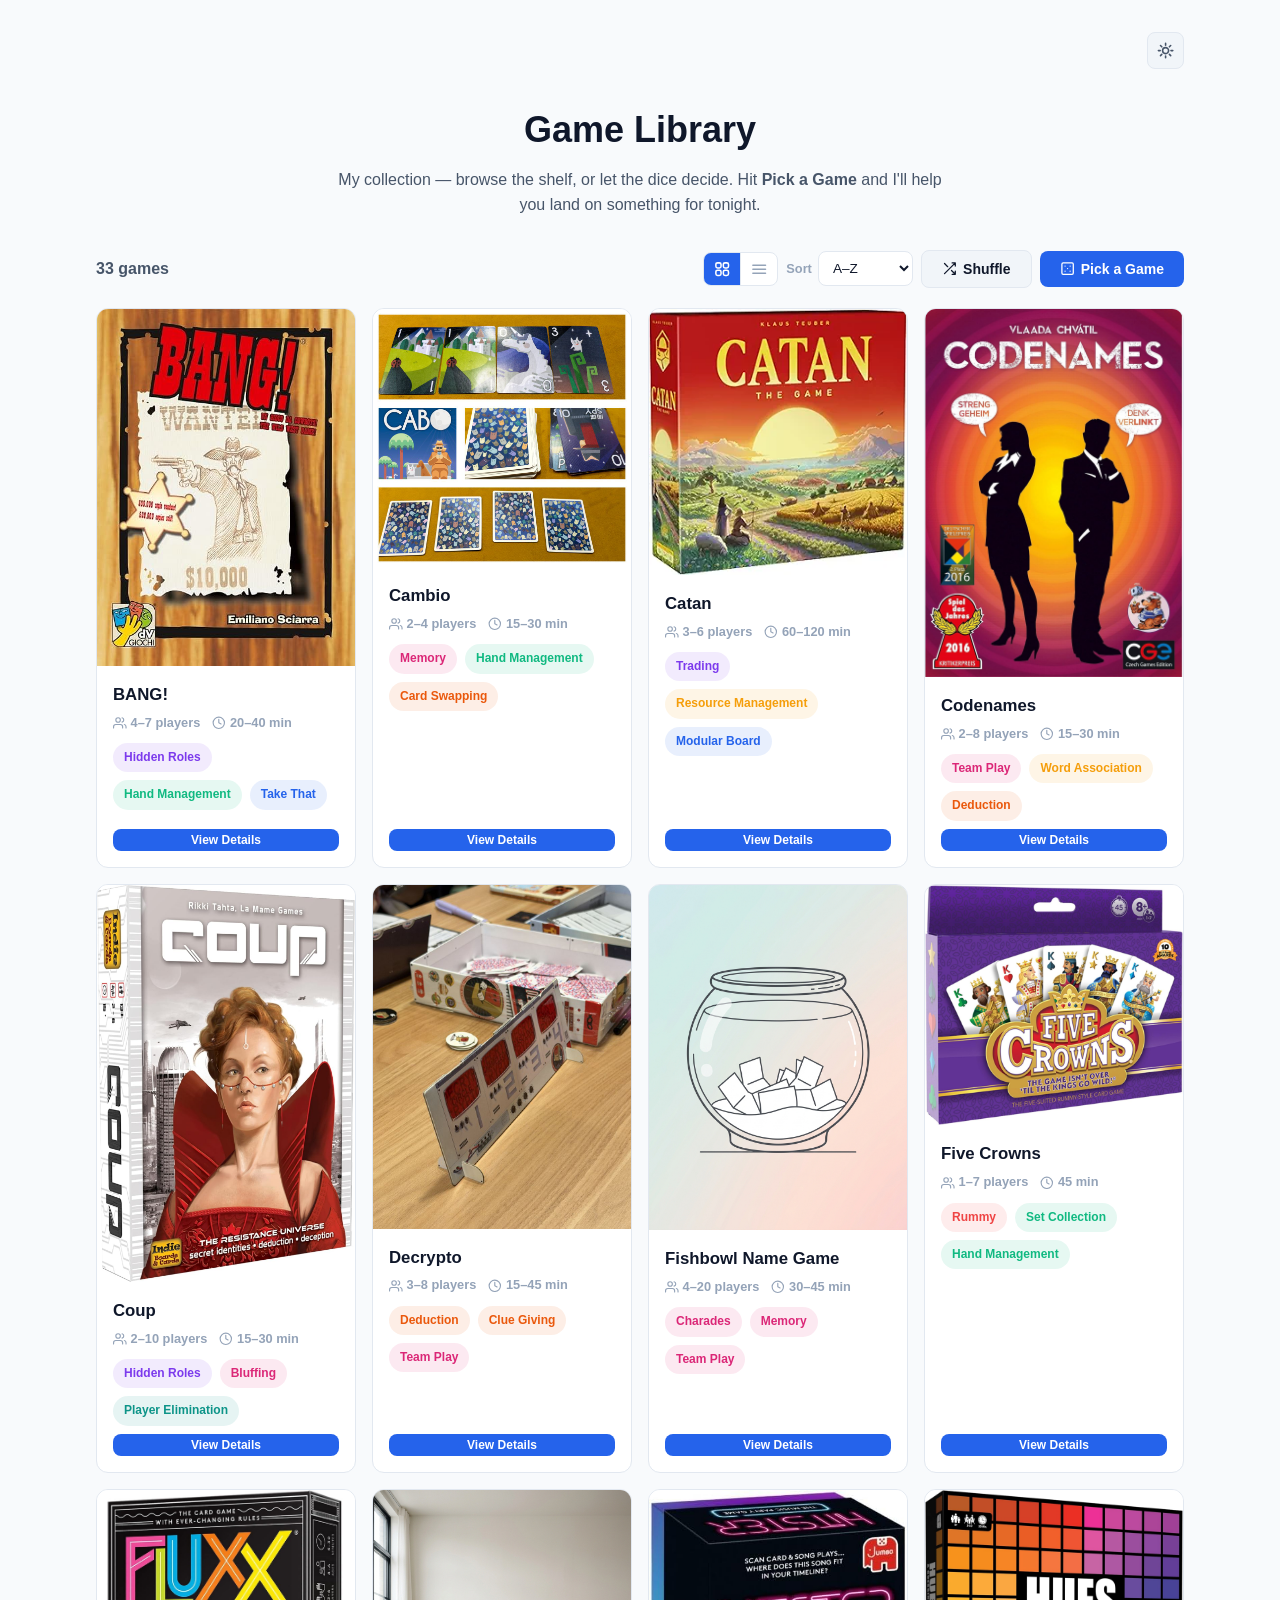
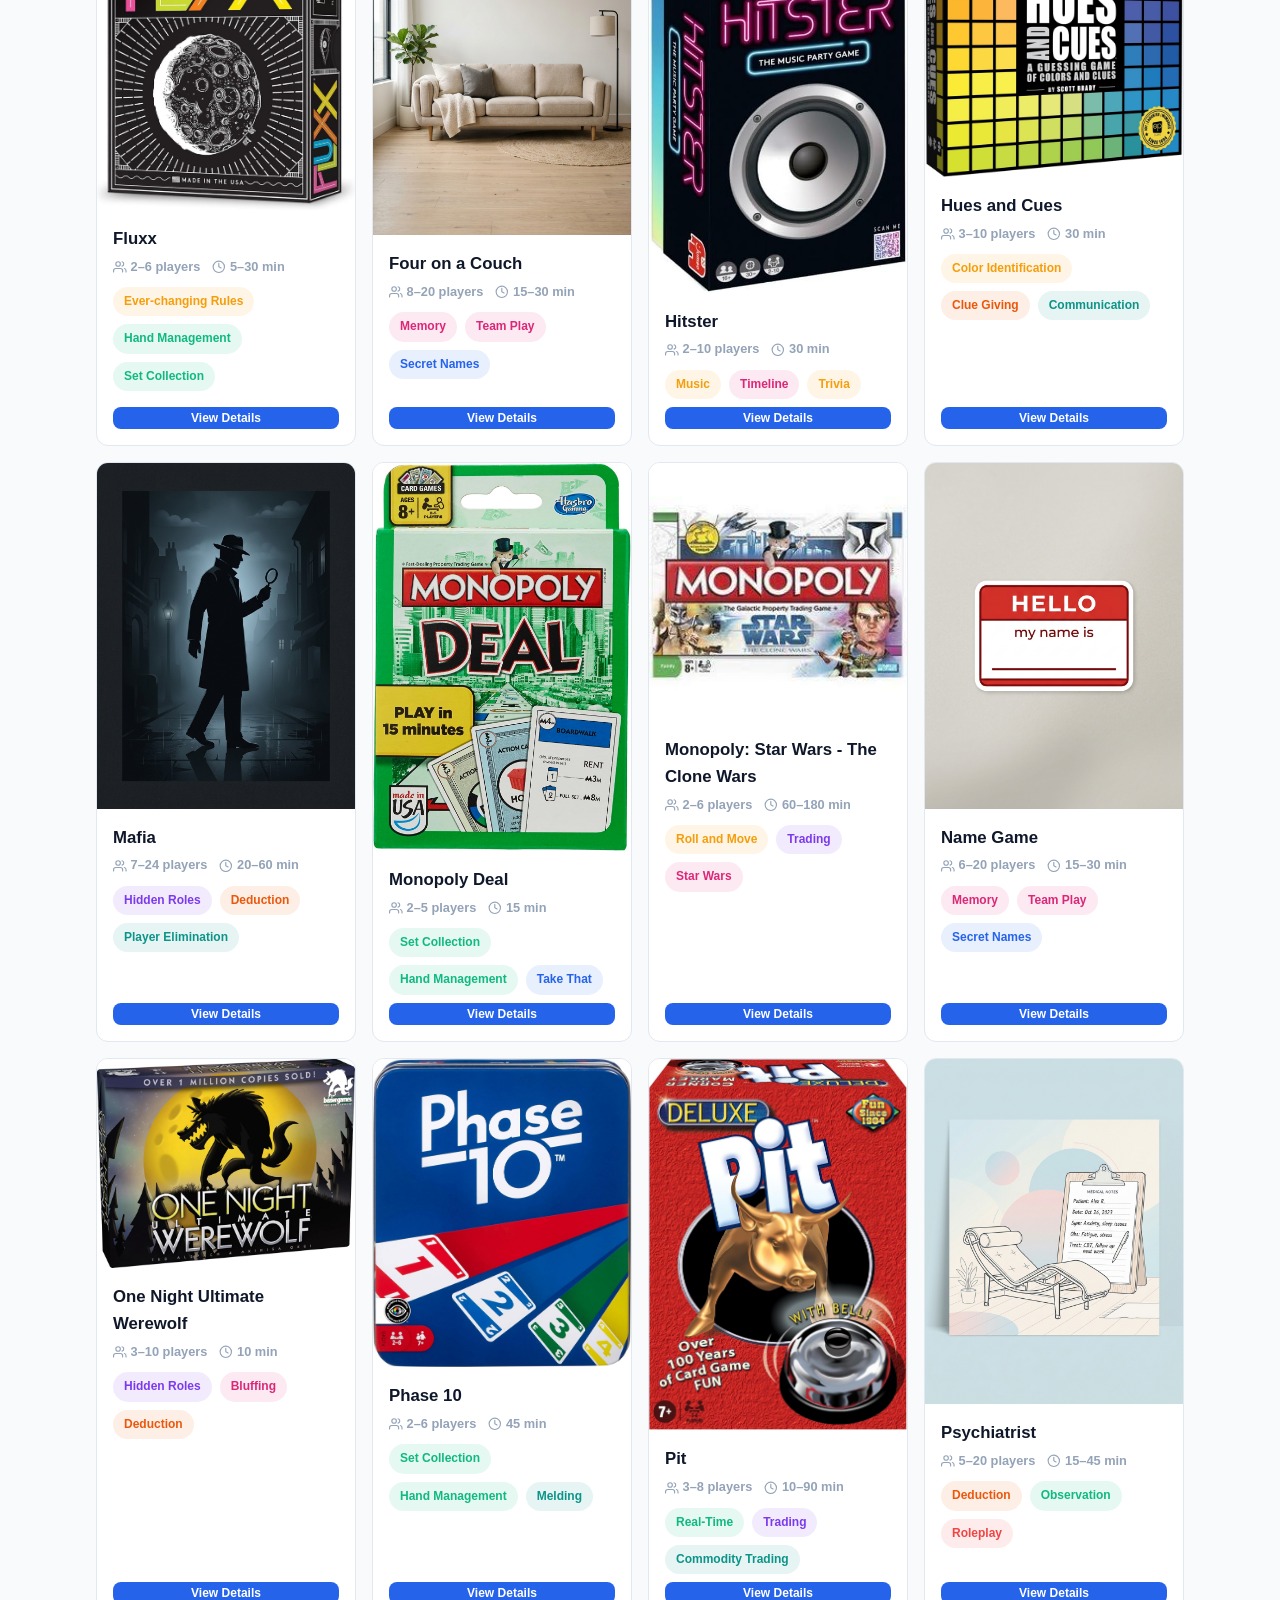
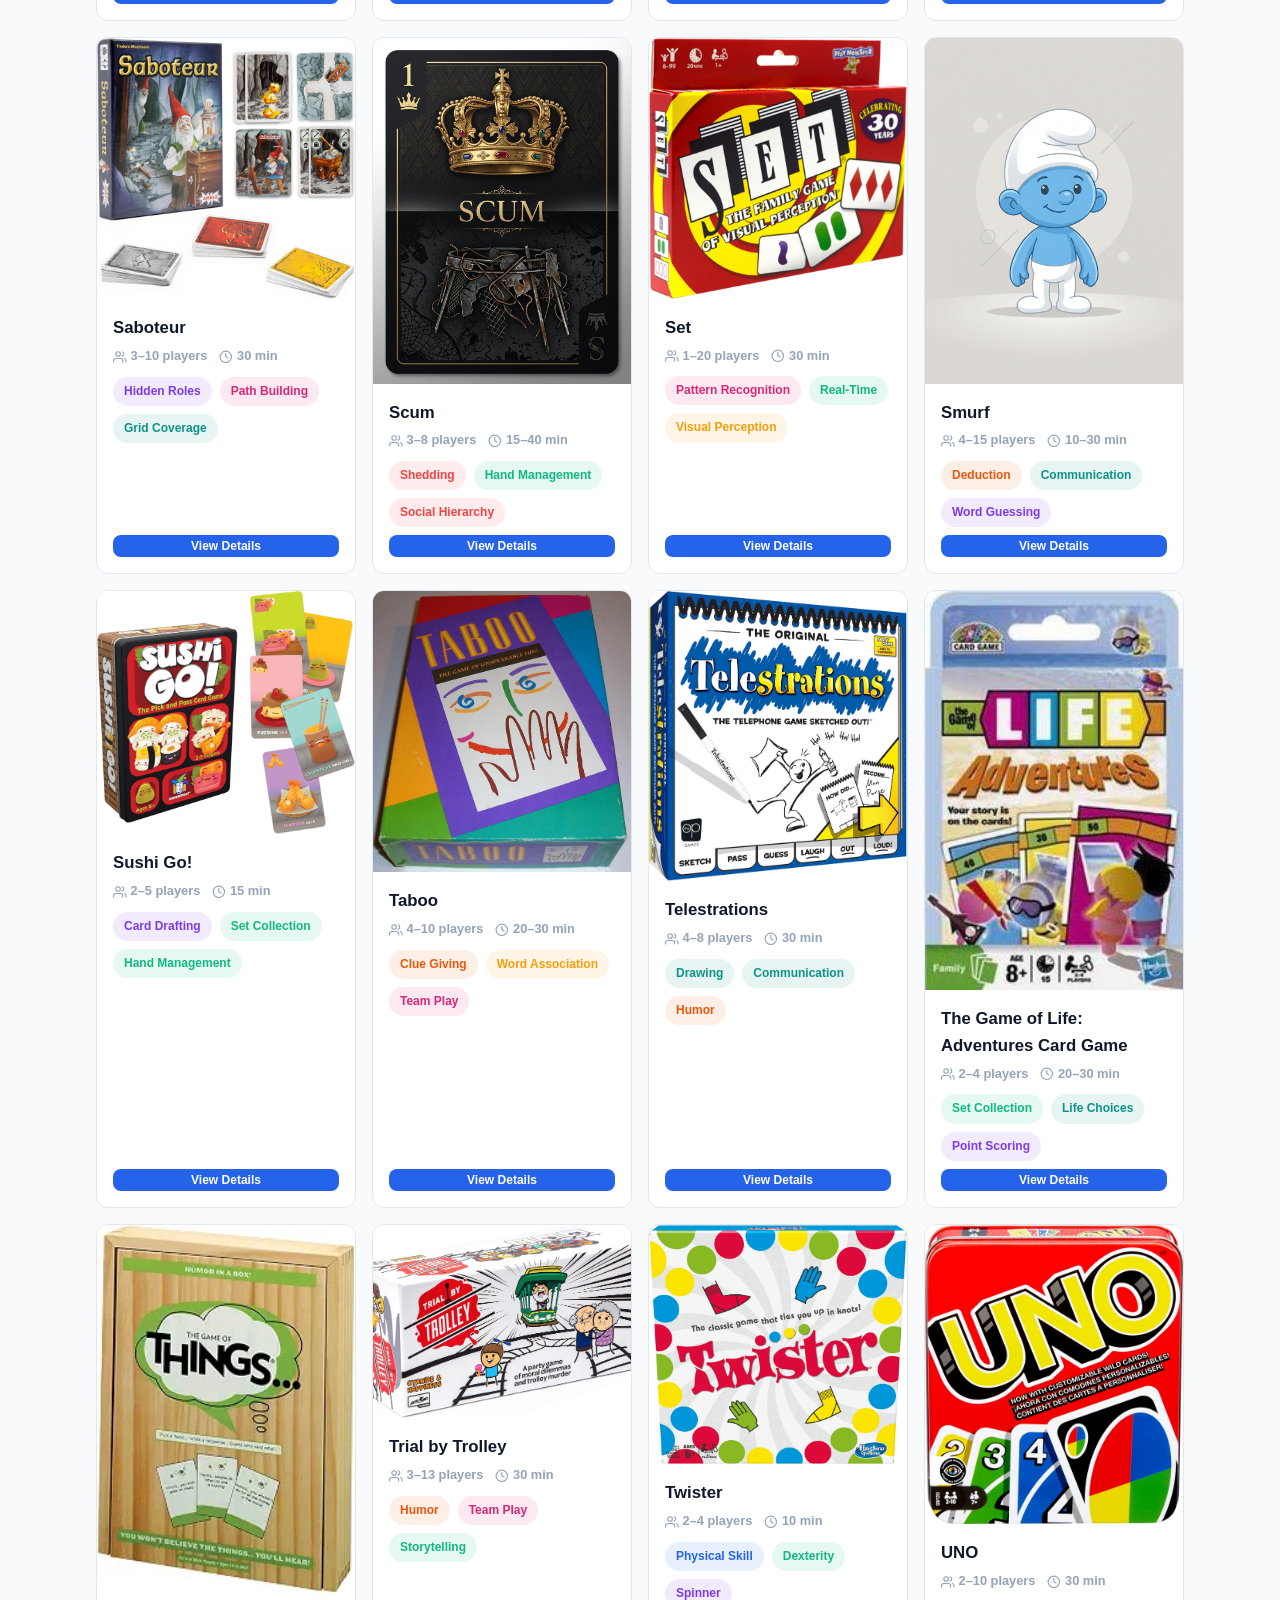
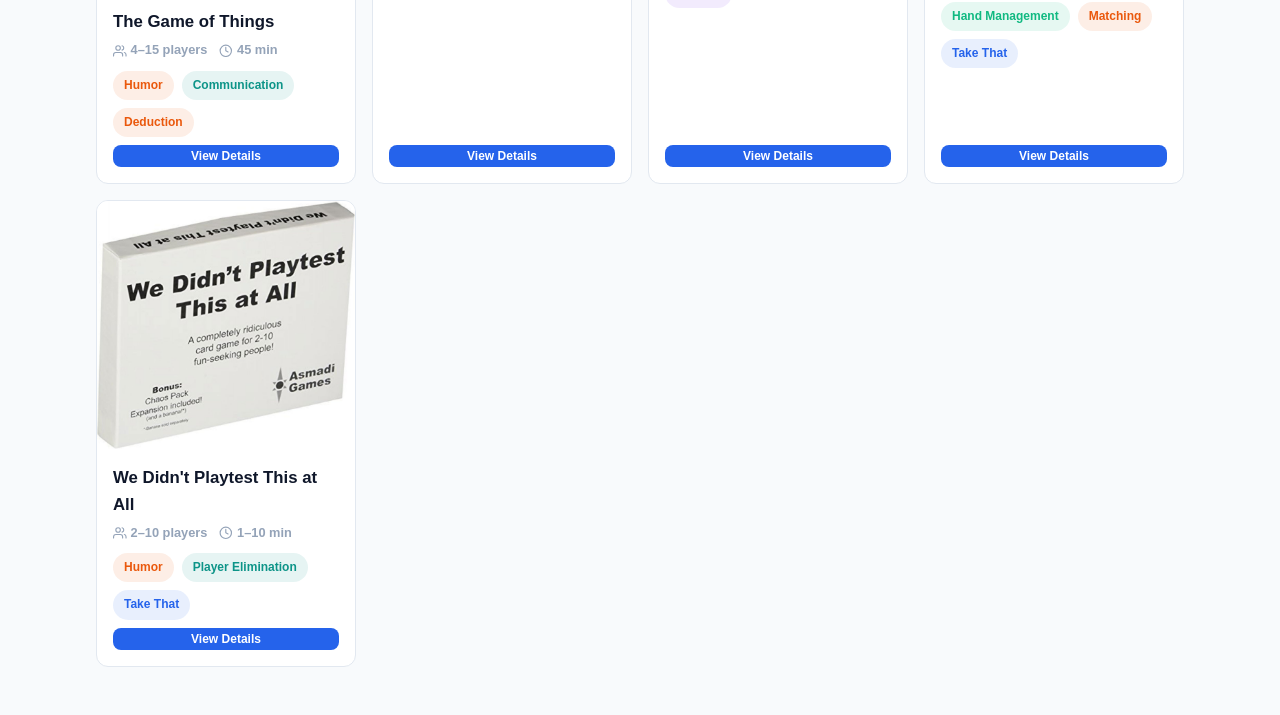
==== tyler.moessing/games/index.html @ 685ce050 "feat: show descriptions/categories in grid view, rename to Game Library, and merge game-library/ fol" ====
<!DOCTYPE html>
<html lang="en">

<head>
    <meta charset="UTF-8">
    <meta name="viewport" content="width=device-width, initial-scale=1.0">
    <title>Game Library - Tyler Moessing</title>
    <link rel="icon" type="image/svg+xml" href="../assets/logo.svg" />
    <link rel="stylesheet" href="css/games.css">
    <script type="module" src="js/games-main.js"></script>
</head>

<body>
    <div class="library-page">
        <header class="library-header" style="justify-content: flex-end;">
            <button id="theme-toggle" class="theme-toggle-btn" aria-label="Toggle theme">
                <svg class="sun-icon icon icon-stroke" viewBox="0 0 24 24" xmlns="http://www.w3.org/2000/svg"><path d="M12 3v2.25m6.364.386-1.591 1.591M21 12h-2.25m-.386 6.364-1.591-1.591M12 18.75V21m-4.773-4.227-1.591 1.591M5.25 12H3m4.227-4.773L5.636 5.636M15.75 12a3.75 3.75 0 1 1-7.5 0 3.75 3.75 0 0 1 7.5 0Z" /></svg>
                <svg class="moon-icon icon icon-stroke" viewBox="0 0 24 24" xmlns="http://www.w3.org/2000/svg" style="display: none;"><path d="M21.752 15.002A9.718 9.718 0 0 1 18 15.75c-5.385 0-9.75-4.365-9.75-9.75 0-1.33.266-2.597.748-3.752A9.753 9.753 0 0 0 3 11.25C3 16.635 7.365 21 12.75 21a9.753 9.753 0 0 0 9.002-5.998Z" /></svg>
            </button>
        </header>

        <div class="library-hero">
            <h1>Game Library</h1>
            <p>My collection — browse the shelf, or let the dice decide. Hit <strong>Pick a Game</strong> and I'll help you land on something for tonight.</p>
        </div>

        <div class="library-toolbar">
            <span id="games-count" class="games-count"></span>
            <div class="toolbar-controls">
                <div class="view-toggle" role="group" aria-label="View mode">
                    <button type="button" id="view-grid" class="view-btn active" aria-label="Grid view" title="Grid view" aria-pressed="true">
                        <svg class="icon icon-stroke" viewBox="0 0 24 24" xmlns="http://www.w3.org/2000/svg"><path d="M3.75 6A2.25 2.25 0 0 1 6 3.75h2.25A2.25 2.25 0 0 1 10.5 6v2.25a2.25 2.25 0 0 1-2.25 2.25H6a2.25 2.25 0 0 1-2.25-2.25V6ZM3.75 15.75A2.25 2.25 0 0 1 6 13.5h2.25a2.25 2.25 0 0 1 2.25 2.25V18a2.25 2.25 0 0 1-2.25 2.25H6A2.25 2.25 0 0 1 3.75 18v-2.25ZM13.5 6a2.25 2.25 0 0 1 2.25-2.25H18A2.25 2.25 0 0 1 20.25 6v2.25A2.25 2.25 0 0 1 18 10.5h-2.25a2.25 2.25 0 0 1-2.25-2.25V6ZM13.5 15.75a2.25 2.25 0 0 1 2.25-2.25H18a2.25 2.25 0 0 1 2.25 2.25V18A2.25 2.25 0 0 1 18 20.25h-2.25A2.25 2.25 0 0 1 13.5 18v-2.25Z" /></svg>
                    </button>
                    <button type="button" id="view-list" class="view-btn" aria-label="List view" title="List view" aria-pressed="false">
                        <svg class="icon icon-stroke" viewBox="0 0 24 24" xmlns="http://www.w3.org/2000/svg"><path d="M3.75 6.75h16.5M3.75 12h16.5m-16.5 5.25h16.5" /></svg>
                    </button>
                </div>
                <label>Sort
                    <select id="library-sort">
                        <option value="alpha">A–Z</option>
                        <option value="playtime">Playtime</option>
                        <option value="players">Players</option>
                    </select>
                </label>
                <button type="button" id="library-shuffle" class="btn btn-secondary" style="gap: 6px;">
                    <svg class="icon icon-stroke" viewBox="0 0 24 24" fill="none" stroke="currentColor" stroke-width="2.5" stroke-linecap="round" stroke-linejoin="round" style="width:0.95rem; height:0.95rem;"><path d="M16 3h5v5M4 20L21 3M21 16v5h-5M15 15l6 6M4 4l5 5"/></svg>
                    Shuffle
                </button>
                <button type="button" id="pick-a-game-btn" class="btn btn-primary" style="gap: 6px;">
                    <svg class="icon icon-stroke" viewBox="0 0 24 24" fill="none" stroke="currentColor" stroke-width="2.5" stroke-linecap="round" stroke-linejoin="round" style="width:0.95rem; height:0.95rem;"><rect x="3" y="3" width="18" height="18" rx="2" ry="2"/><path d="M12 12h.01M16 8h.01M8 16h.01M8 8h.01M16 16h.01"/></svg>
                    Pick a Game
                </button>
            </div>
        </div>

        <div id="games-grid" class="games-grid"></div>
    </div>
</body>

</html>
---- tyler.moessing/games/css/games.css ----
/* Board game library styles.
   Inherit the site's tokens, buttons, cards, and dark mode, then add the
   grid / cards / modal / picker layers on top. */
@import "../../css/variables.css";
@import "../../css/base.css";
@import "../../css/cards.css";

/* ---------- page shell ---------- */
.library-page {
  max-width: 1120px;
  margin: 0 auto;
  padding: var(--spacing-2xl) var(--spacing-lg) var(--spacing-3xl);
}
.library-header {
  display: flex;
  justify-content: space-between;
  align-items: center;
  margin-bottom: var(--spacing-2xl);
}
.back-to-site { gap: 6px; }
.theme-toggle-btn {
  background: var(--bg-tertiary);
  border: 1px solid var(--border-color);
  border-radius: var(--radius-md);
  padding: 8px;
  cursor: pointer;
  color: var(--text-secondary);
  display: inline-flex;
  align-items: center;
  transition: all 0.2s ease;
}
.theme-toggle-btn:hover { border-color: var(--primary-blue); color: var(--primary-blue); }
.theme-toggle-btn .icon { width: 1.2rem; height: 1.2rem; }

.library-hero { text-align: center; margin-bottom: var(--spacing-2xl); }
.library-hero h1 { font-size: 2.25rem; font-weight: 800; color: var(--text-primary); margin-bottom: var(--spacing-sm); }
.library-hero p { color: var(--text-secondary); max-width: 620px; margin: 0 auto; }

.library-toolbar {
  display: flex;
  justify-content: space-between;
  align-items: center;
  gap: var(--spacing-md);
  flex-wrap: wrap;
  margin-bottom: var(--spacing-xl);
}
.games-count { font-weight: 700; color: var(--text-secondary); }
.toolbar-controls { display: flex; gap: var(--spacing-sm); align-items: center; flex-wrap: wrap; }
.toolbar-controls label,
.picker-match-controls label {
  font-size: 0.8rem;
  color: var(--text-muted);
  font-weight: 600;
  display: flex;
  align-items: center;
  gap: 6px;
}
#library-sort,
#picker-match-sort {
  padding: 8px 10px;
  border: 1px solid var(--border-color);
  border-radius: var(--radius-md);
  background: var(--card-bg);
  color: var(--text-primary);
  font-size: 0.85rem;
  cursor: pointer;
}

/* ---------- view toggle ---------- */
.view-toggle {
  display: inline-flex;
  border: 1px solid var(--border-color);
  border-radius: var(--radius-md);
  overflow: hidden;
  background: var(--card-bg);
}
.view-btn {
  display: inline-flex;
  align-items: center;
  justify-content: center;
  padding: 7px 9px;
  background: transparent;
  border: none;
  cursor: pointer;
  color: var(--text-muted);
  transition: all 0.2s ease;
}
.view-btn:not(:last-child) { border-right: 1px solid var(--border-color); }
.view-btn:hover { color: var(--primary-blue); }
.view-btn.active { background: var(--primary-blue); color: #fff; }
.view-btn .icon { width: 1.15rem; height: 1.15rem; }

/* ---------- grid + game card ---------- */
.games-grid {
  display: grid;
  grid-template-columns: repeat(auto-fit, minmax(min(100%, 240px), 1fr));
  gap: var(--spacing-lg);
}

/* Card default styling for desc & categories */
.game-card-desc { display: none; }
.game-card-categories { display: none; }
.game-card-main-info { display: flex; flex-direction: column; gap: var(--spacing-xs); }

/* list view: one card per row, cover left, body right */
.games-grid.list-view {
  display: flex;
  flex-direction: column;
  gap: var(--spacing-md);
}
.games-grid.list-view .game-card {
  flex-direction: row;
  align-items: stretch;
}
.games-grid.list-view .game-cover-wrap {
  flex: 0 0 140px;
  aspect-ratio: auto;
}
.games-grid.list-view .game-card-body {
  display: flex;
  flex-direction: row;
  align-items: center;
  flex-wrap: wrap;
  gap: var(--spacing-lg);
  padding: var(--spacing-md) var(--spacing-xl);
  flex: 1;
}
.games-grid.list-view .game-card-main-info {
  flex: 1.2 1 180px;
}
.games-grid.list-view .game-card-desc {
  display: -webkit-box;
  -webkit-line-clamp: 2;
  -webkit-box-orient: vertical;
  overflow: hidden;
  flex: 2 1 280px;
  font-size: 0.88rem;
  color: var(--text-secondary);
  line-height: 1.45;
  margin: 0;
}
.games-grid.list-view .game-card-details-section {
  flex: 1.5 1 220px;
  display: flex;
  flex-direction: column;
  gap: var(--spacing-xs);
}
.games-grid.list-view .game-card-categories {
  display: flex;
  flex-wrap: wrap;
  gap: var(--spacing-xs);
}
.games-grid.list-view .game-card-categories .category-tag {
  background: var(--bg-tertiary);
  color: var(--primary-blue);
  border: 1px solid var(--border-color);
  font-weight: 700;
  font-size: 0.78rem;
}
.games-grid.list-view .game-card-tags {
  margin-top: 0;
}
.games-grid.list-view .game-view-btn {
  margin-top: 0;
  flex: 0 0 auto;
}
@media (max-width: 800px) {
  .games-grid.list-view .game-card-body {
    flex-direction: column;
    align-items: flex-start;
    gap: var(--spacing-sm);
  }
  .games-grid.list-view .game-card-desc {
    display: block;
    -webkit-line-clamp: unset;
    flex: none;
    width: 100%;
  }
  .games-grid.list-view .game-card-main-info,
  .games-grid.list-view .game-card-details-section {
    flex: none;
    width: 100%;
  }
}
@media (max-width: 560px) {
  .games-grid.list-view .game-cover-wrap { flex-basis: 80px; }
  .games-grid.list-view .game-card-body { padding: var(--spacing-sm) var(--spacing-md); }
}
.game-card {
  background: var(--card-bg);
  border: 1px solid var(--border-color);
  border-radius: var(--radius-lg);
  overflow: hidden;
  display: flex;
  flex-direction: column;
  cursor: pointer;
  transition: transform 0.25s ease, box-shadow 0.25s ease, border-color 0.25s ease;
  margin: 0;
}
.game-card:hover {
  border-color: var(--primary-blue-light);
  box-shadow: var(--shadow-lg);
  transform: translateY(-4px);
}
.game-cover-wrap { position: relative; aspect-ratio: 4 / 3; background: var(--bg-tertiary); }
.game-cover { width: 100%; height: 100%; object-fit: cover; display: block; }
.game-card-body {
  padding: var(--spacing-lg);
  display: flex;
  flex-direction: column;
  gap: var(--spacing-sm);
  flex: 1;
}
.game-card-title { font-size: 1.05rem; font-weight: 700; color: var(--text-primary); }
.game-meta-row { display: flex; flex-wrap: wrap; gap: var(--spacing-md); }
.game-meta { font-size: 0.8rem; color: var(--text-muted); font-weight: 600; }
.game-card-tags { margin-top: 2px; }
.game-view-btn { margin-top: auto; justify-content: center; }

/* ---------- complexity badge ---------- */
.complexity-badge {
  display: inline-flex;
  align-items: center;
  padding: 3px 10px;
  border-radius: var(--radius-full);
  font-size: 0.7rem;
  font-weight: 700;
  text-transform: uppercase;
  letter-spacing: 0.03em;
  color: #fff;
}
.complexity-badge.easy { background: var(--color-volunteer); }
.complexity-badge.medium { background: var(--color-leadership); }
.complexity-badge.heavy { background: var(--color-service); }
.game-cover-wrap .complexity-badge {
  position: absolute;
  top: 10px;
  right: 10px;
  box-shadow: var(--shadow-md);
}

/* ---------- modal layer ---------- */
/* ---------- modal layer ---------- */
.game-modal-overlay {
  position: fixed;
  inset: 0;
  background: rgba(0, 0, 0, 0.65);
  backdrop-filter: blur(8px);
  -webkit-backdrop-filter: blur(8px);
  display: flex;
  align-items: flex-start;
  justify-content: center;
  padding: 4vh 1rem;
  z-index: 9500;
  opacity: 0;
  transition: opacity 0.2s ease;
  overflow-y: auto;
}
.game-modal-overlay.open { opacity: 1; }
.details-overlay { z-index: 10000; }
.game-modal {
  background: var(--card-bg);
  border: 1px solid var(--border-color);
  border-radius: var(--radius-xl);
  max-width: 640px;
  width: 100%;
  max-height: 88vh;
  overflow-y: auto;
  position: relative;
  transform: scale(0.96);
  transition: transform 0.2s ease;
  box-shadow: var(--shadow-xl);
}
.game-modal-overlay.open .game-modal { transform: scale(1); }
.picker-modal {
  max-width: 860px;
  width: 95%;
  max-height: 92vh;
  box-shadow: 0 25px 50px -12px rgba(0, 0, 0, 0.45);
}

/* ---------- step wizard UI ---------- */
.picker-steps-header {
  display: flex;
  align-items: center;
  justify-content: space-between;
  margin-bottom: var(--spacing-xl);
  padding: var(--spacing-md) 0 var(--spacing-xl);
  border-bottom: 1px solid var(--border-color-light);
}
.step-indicator {
  display: flex;
  flex-direction: column;
  align-items: center;
  gap: var(--spacing-xs);
  flex: 1;
}
.step-num {
  width: 34px;
  height: 34px;
  border-radius: var(--radius-full);
  background: var(--bg-tertiary);
  color: var(--text-muted);
  display: flex;
  align-items: center;
  justify-content: center;
  font-weight: 800;
  font-size: 0.9rem;
  border: 2px solid var(--border-color);
  transition: all 0.3s cubic-bezier(0.4, 0, 0.2, 1);
}
.step-text {
  font-size: 0.8rem;
  font-weight: 700;
  color: var(--text-muted);
  transition: all 0.3s ease;
}
.step-line {
  height: 2px;
  background: var(--border-color);
  flex: 1.5;
  margin: 0 var(--spacing-xs);
  margin-top: -24px;
  transition: all 0.3s ease;
}
.step-indicator.active .step-num {
  background: var(--primary-blue);
  color: #fff;
  border-color: var(--primary-blue);
  box-shadow: 0 0 12px rgba(0, 102, 255, 0.35);
}
.step-indicator.active .step-text {
  color: var(--text-primary);
}
.step-indicator.completed .step-num {
  background: #10b981;
  color: #fff;
  border-color: #10b981;
}
.step-indicator.completed .step-text {
  color: var(--text-secondary);
}
.step-line.completed {
  background: #10b981;
}
.picker-step-card {
  background: var(--bg-secondary);
  border: 1px solid var(--border-color);
  border-radius: var(--radius-lg);
  padding: var(--spacing-xl);
  margin-bottom: var(--spacing-xl);
  transition: all 0.2s ease;
}
.game-modal-close {
  position: absolute;
  top: 12px;
  right: 12px;
  width: 34px;
  height: 34px;
  border-radius: var(--radius-full);
  border: 1px solid var(--border-color);
  background: var(--bg-tertiary);
  color: var(--text-secondary);
  font-size: 1rem;
  cursor: pointer;
  display: flex;
  align-items: center;
  justify-content: center;
  z-index: 2;
  transition: all 0.2s ease;
}
.game-modal-close:hover { background: var(--color-service); color: #fff; border-color: transparent; }
.game-modal-body { padding: var(--spacing-2xl); }

/* ---------- game details ---------- */
.game-details {
  display: flex;
  flex-direction: column;
  gap: var(--spacing-lg);
}
.game-details-cover-wrap {
  width: 100%;
  aspect-ratio: 16 / 9;
  border-radius: var(--radius-lg);
  overflow: hidden;
  background: var(--bg-tertiary);
}
@media (min-width: 641px) {
  .game-details {
    flex-direction: row;
    align-items: flex-start;
    gap: var(--spacing-xl);
  }
  .game-details-cover-wrap {
    flex: 0 0 200px;
    aspect-ratio: 3 / 4;
  }
  .game-details-info {
    flex: 1;
  }
}
.game-details-cover { width: 100%; height: 100%; object-fit: cover; display: block; }
.game-details-head {
  display: flex;
  align-items: center;
  gap: var(--spacing-md);
  flex-wrap: wrap;
  margin-bottom: var(--spacing-sm);
}
.game-details-title { font-size: 1.6rem; font-weight: 800; color: var(--text-primary); }
.game-details-desc { color: var(--text-secondary); margin: var(--spacing-md) 0 var(--spacing-lg); }
.game-details-links {
  display: flex;
  gap: var(--spacing-sm);
  margin: var(--spacing-md) 0 var(--spacing-lg);
  flex-wrap: wrap;
}
.game-details-links .btn {
  display: inline-flex;
  align-items: center;
  gap: 6px;
  text-decoration: none;
}
.game-details-section { margin-top: var(--spacing-lg); }
.game-details-section h4 {
  font-size: 0.75rem;
  text-transform: uppercase;
  letter-spacing: 0.05em;
  color: var(--text-muted);
  font-weight: 700;
  margin-bottom: var(--spacing-sm);
}

/* ---------- picker ---------- */
.picker-content { padding: var(--spacing-2xl); }
.picker-title { font-size: 1.6rem; font-weight: 800; color: var(--text-primary); }
.picker-sub { color: var(--text-muted); margin-bottom: var(--spacing-xl); }
.picker-section { margin-bottom: var(--spacing-xl); }
.picker-section-title {
  font-size: 0.8rem;
  text-transform: uppercase;
  letter-spacing: 0.05em;
  color: var(--text-muted);
  font-weight: 700;
  margin-bottom: var(--spacing-sm);
}
.pill-row { display: flex; flex-wrap: wrap; gap: 8px; }
.picker-pill {
  padding: 6px 14px;
  border-radius: var(--radius-full);
  border: 1px solid var(--border-color);
  background: var(--bg-tertiary);
  color: var(--text-secondary);
  font-size: 0.8rem;
  font-weight: 600;
  cursor: pointer;
  transition: all 0.15s ease;
}
.picker-pill:hover { border-color: var(--primary-blue); color: var(--primary-blue); }
.picker-pill.active {
  background: var(--primary-blue);
  color: #fff;
  border-color: var(--primary-blue);
}
.picker-inline {
  margin-top: var(--spacing-md);
  display: flex;
  align-items: center;
  gap: var(--spacing-md);
  flex-wrap: wrap;
}
.picker-inline label { font-size: 0.85rem; color: var(--text-secondary); font-weight: 600; display: flex; align-items: center; gap: 8px; }
.picker-unit { color: var(--text-muted); font-size: 0.85rem; }
.picker-number {
  width: 84px;
  padding: 6px 10px;
  border: 1px solid var(--border-color);
  border-radius: var(--radius-md);
  background: var(--bg-secondary);
  color: var(--text-primary);
  font-size: 0.85rem;
}
.picker-footer {
  display: flex;
  gap: var(--spacing-sm);
  justify-content: flex-end;
  align-items: center;
  flex-wrap: wrap;
  border-top: 1px solid var(--border-color-light);
  padding-top: var(--spacing-lg);
  margin-top: var(--spacing-xl);
  position: sticky;
  bottom: 0;
  background: var(--card-bg);
}
.picker-count { margin-right: auto; font-weight: 700; color: var(--primary-blue); }
.picker-footer .btn[disabled] { opacity: 0.45; cursor: not-allowed; pointer-events: none; }

/* reel */
.picker-reel-wrap { text-align: center; padding: var(--spacing-2xl) 0; }
.picker-reel {
  max-width: 320px;
  margin: 0 auto;
  border-radius: var(--radius-lg);
  overflow: hidden;
  border: 1px solid var(--border-color);
  background: var(--bg-tertiary);
  box-shadow: var(--shadow-lg);
}
.reel-cover { width: 100%; aspect-ratio: 4 / 3; object-fit: cover; display: block; }
.reel-title { padding: var(--spacing-md); font-weight: 700; color: var(--text-primary); }
.reel-caption { margin-top: var(--spacing-lg); color: var(--text-muted); font-weight: 600; }
.picker-reel.cycle { animation: card-cycle 0.18s ease; }

/* result */
.picker-result { text-align: center; }
.picker-result-cover {
  width: 100%;
  max-width: 360px;
  margin: 0 auto var(--spacing-md);
  border-radius: var(--radius-lg);
  aspect-ratio: 4 / 3;
  object-fit: cover;
  display: block;
  box-shadow: var(--shadow-lg);
}
.picker-result-title { font-size: 1.7rem; font-weight: 800; color: var(--text-primary); margin: var(--spacing-sm) 0; }
.picker-result-desc { color: var(--text-secondary); max-width: 480px; margin: 0 auto var(--spacing-lg); }
.picker-result-tags { justify-content: center; margin-bottom: var(--spacing-xl); }
.picker-note { color: var(--text-muted); font-style: italic; margin-bottom: var(--spacing-md); }
.picker-result-actions { display: flex; gap: var(--spacing-sm); justify-content: center; flex-wrap: wrap; }
.picker-result { animation: reveal-pop 0.5s cubic-bezier(0.2, 0.8, 0.3, 1.2); }

/* matching grid */
.picker-matching-head {
  display: flex;
  justify-content: space-between;
  align-items: center;
  flex-wrap: wrap;
  gap: var(--spacing-md);
  margin-bottom: var(--spacing-lg);
}
.picker-matching-head > div { display: flex; align-items: center; gap: var(--spacing-md); flex-wrap: wrap; }
.picker-match-count { font-weight: 700; color: var(--text-secondary); }
.picker-match-controls { display: flex; align-items: center; gap: var(--spacing-sm); flex-wrap: wrap; }
.picker-grid { grid-template-columns: repeat(auto-fit, minmax(min(100%, 200px), 1fr)); }

/* empty */
.picker-empty { text-align: center; padding: var(--spacing-2xl) 0; }
.picker-empty-emoji { font-size: 3rem; }
.picker-empty h3 { margin: var(--spacing-md) 0; color: var(--text-primary); }
.picker-empty p { color: var(--text-secondary); }
.picker-empty ul {
  list-style: none;
  margin: var(--spacing-lg) auto;
  max-width: 380px;
  text-align: left;
  display: flex;
  flex-direction: column;
  gap: 8px;
  color: var(--text-secondary);
}
.picker-empty li::before { content: "→ "; color: var(--primary-blue); font-weight: 700; }

/* confetti */
.confetti-piece {
  position: fixed;
  top: -5vh;
  width: 9px;
  height: 14px;
  border-radius: 2px;
  z-index: 10002;
  pointer-events: none;
  animation-name: confetti-fall;
  animation-timing-function: linear;
  animation-fill-mode: forwards;
}

/* ---------- keyframes ---------- */
@keyframes card-cycle {
  0% { opacity: 0.4; filter: blur(4px); transform: scale(0.96); }
  100% { opacity: 1; filter: blur(0); transform: scale(1); }
}
@keyframes reveal-pop {
  0% { opacity: 0; transform: scale(0.8) translateY(10px); }
  60% { transform: scale(1.03); }
  100% { opacity: 1; transform: scale(1) translateY(0); }
}
@keyframes confetti-fall {
  0% { transform: translateY(0) rotate(0deg); opacity: 1; }
  100% { transform: translateY(110vh) rotate(720deg); opacity: 0; }
}

/* ---------- responsive ---------- */
@media (max-width: 640px) {
  .library-hero h1 { font-size: 1.75rem; }
  .game-modal-body, .picker-content { padding: var(--spacing-lg); }
  .games-grid { grid-template-columns: 1fr; }
}

/* ---------- reduced motion ---------- */
@media (prefers-reduced-motion: reduce) {
  .picker-reel.cycle,
  .picker-result,
  .confetti-piece { animation: none !important; }
  .game-card { transition: none; }
}
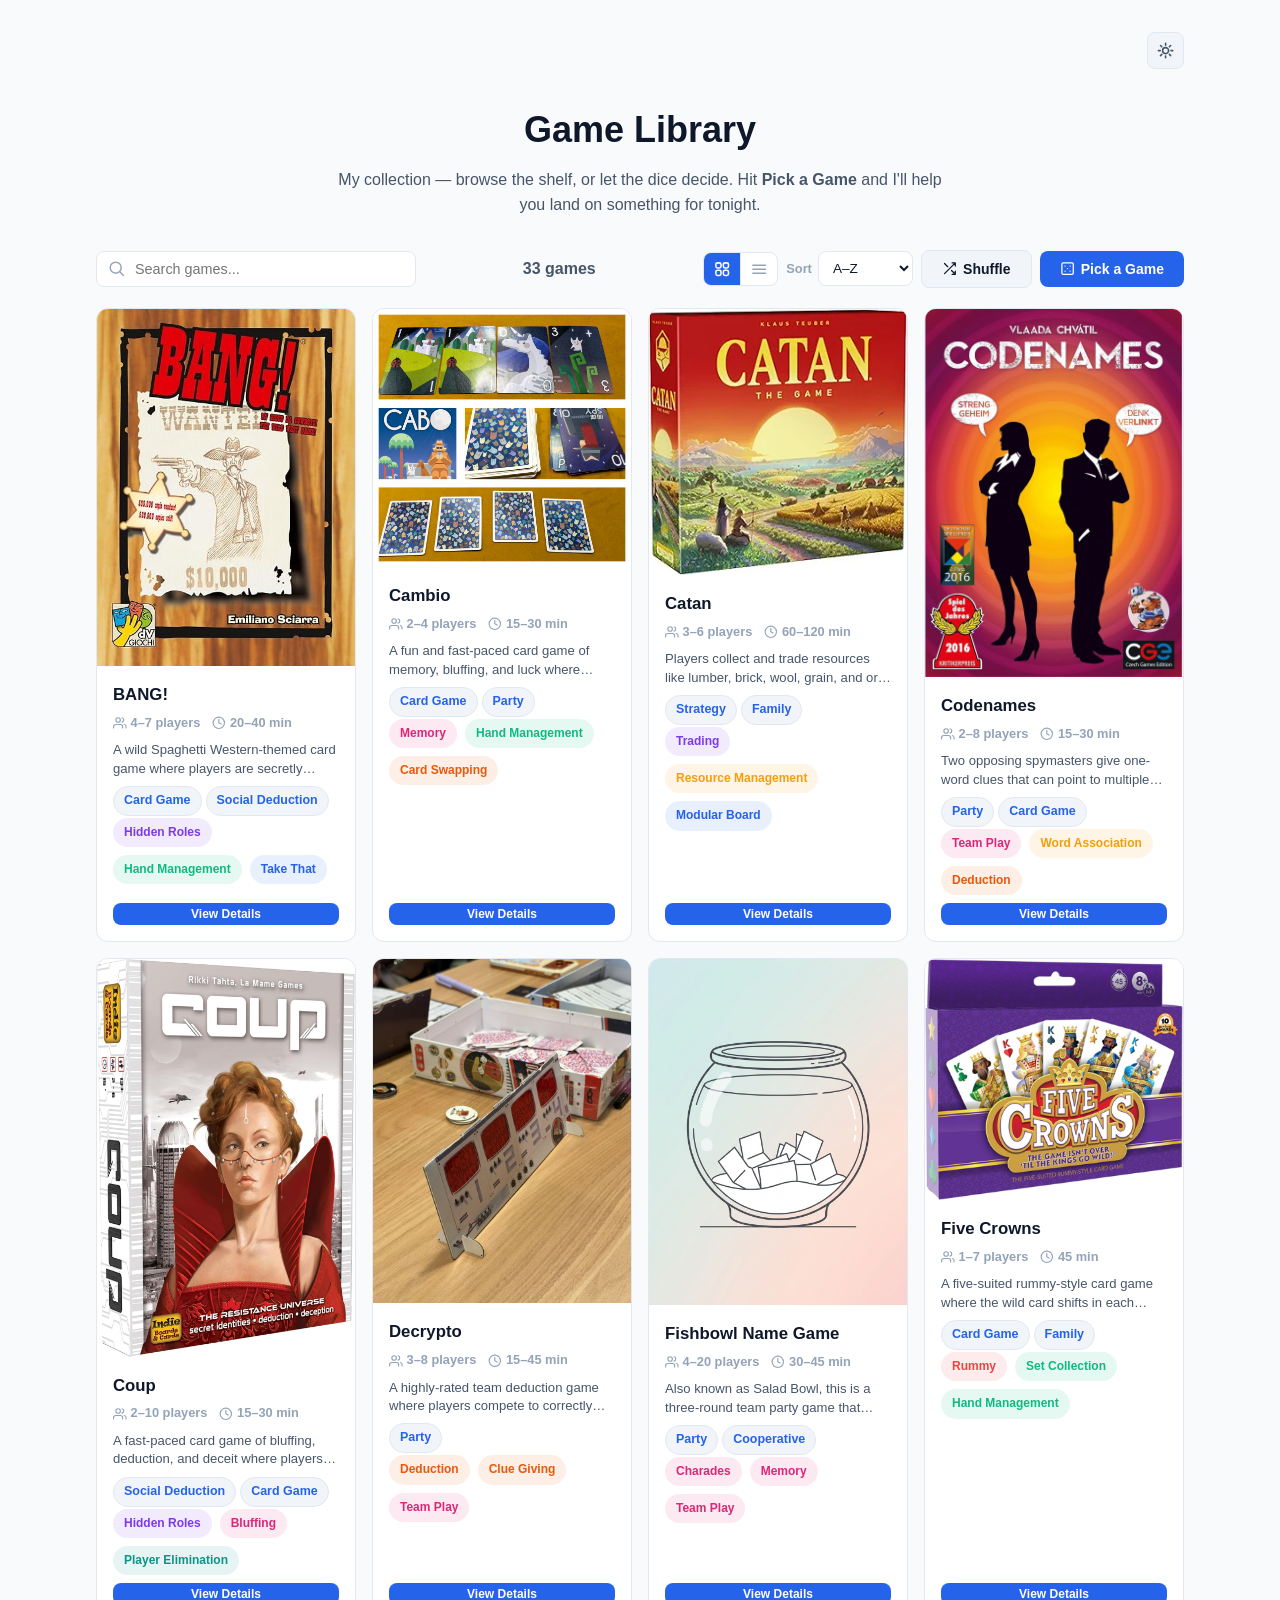
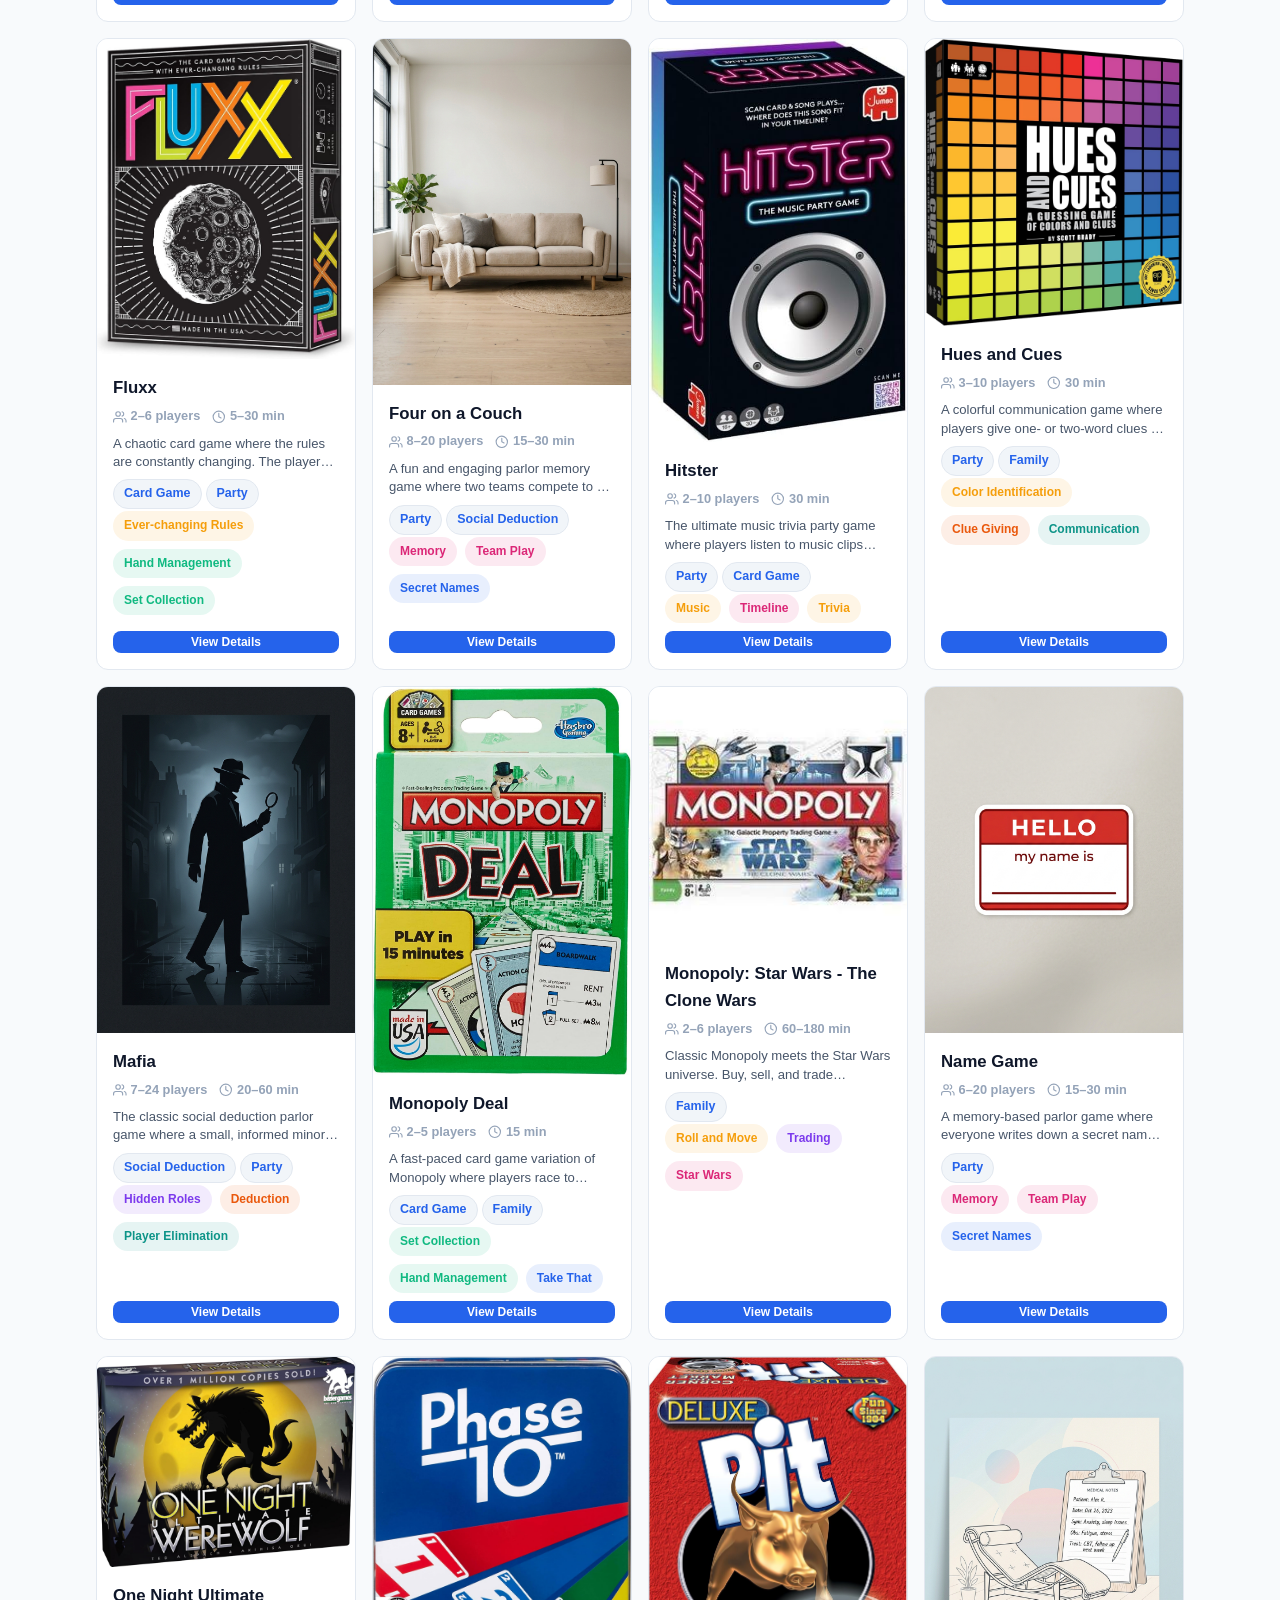
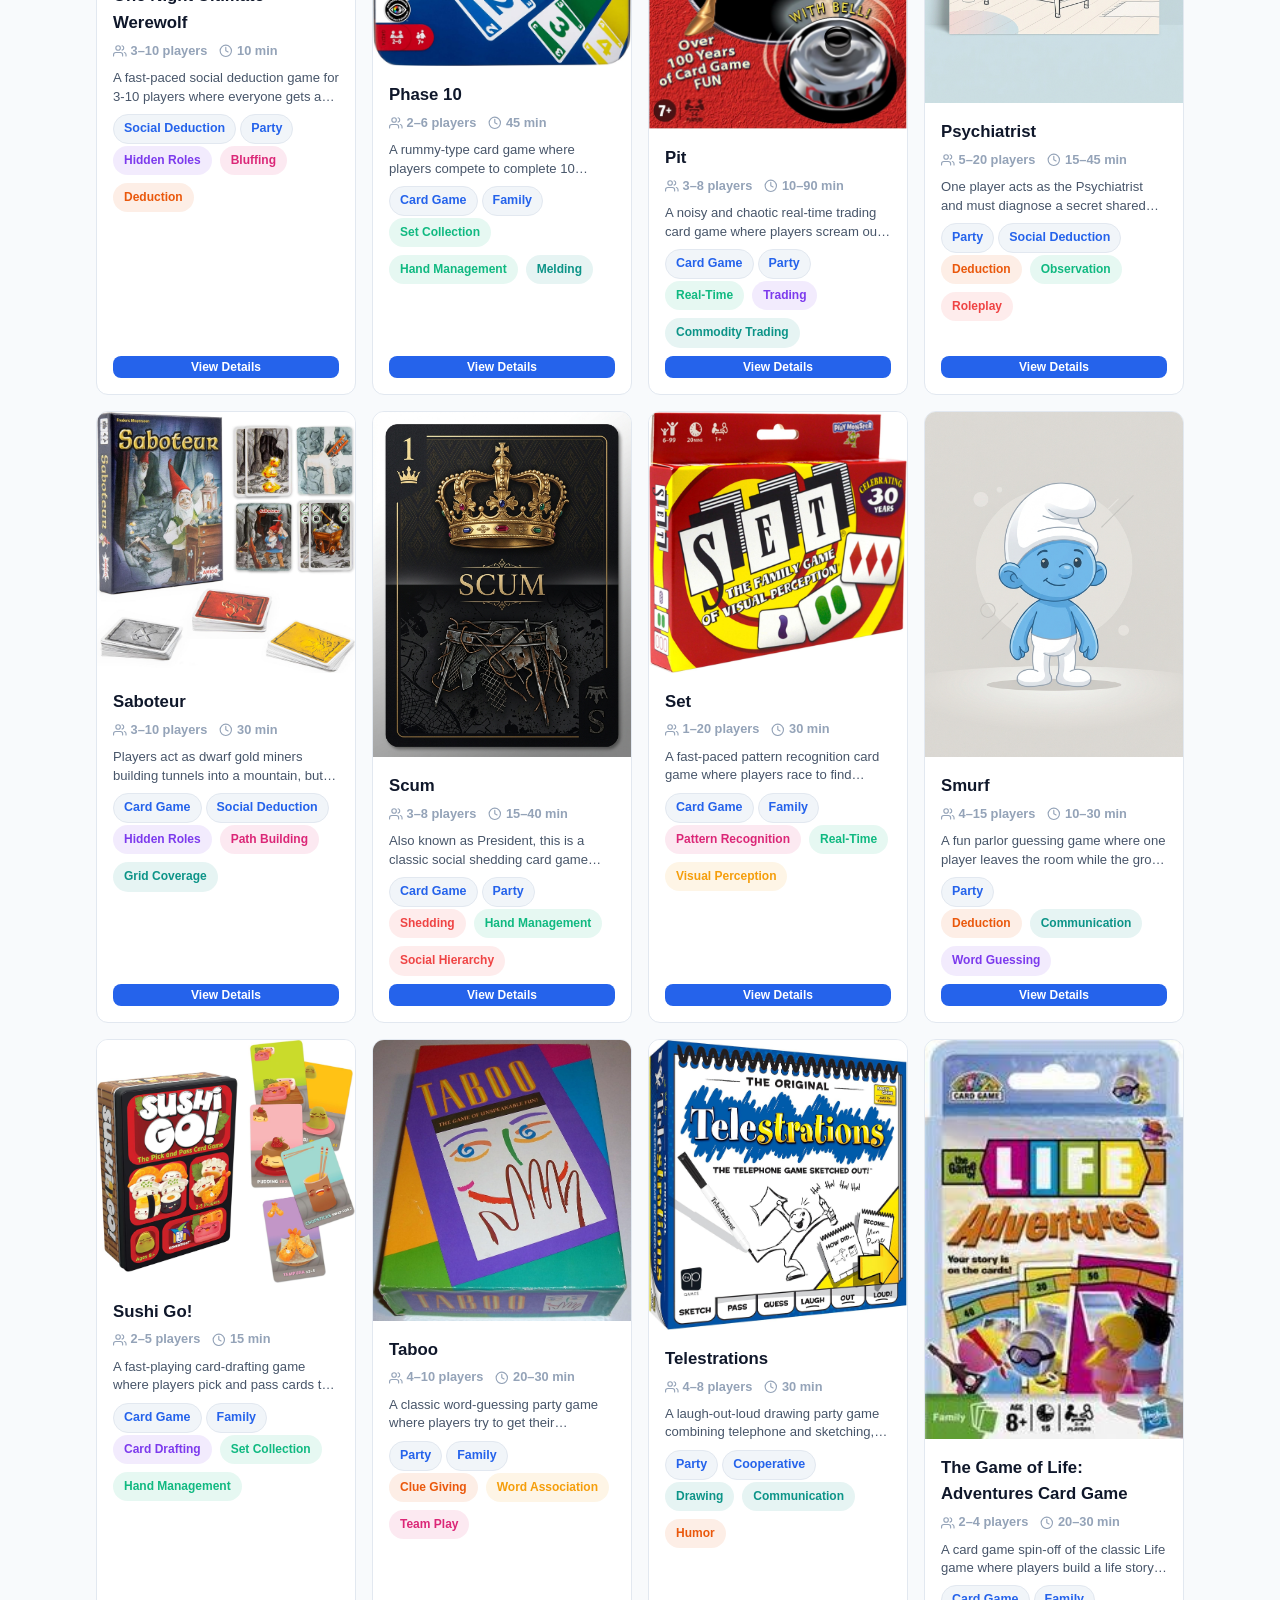
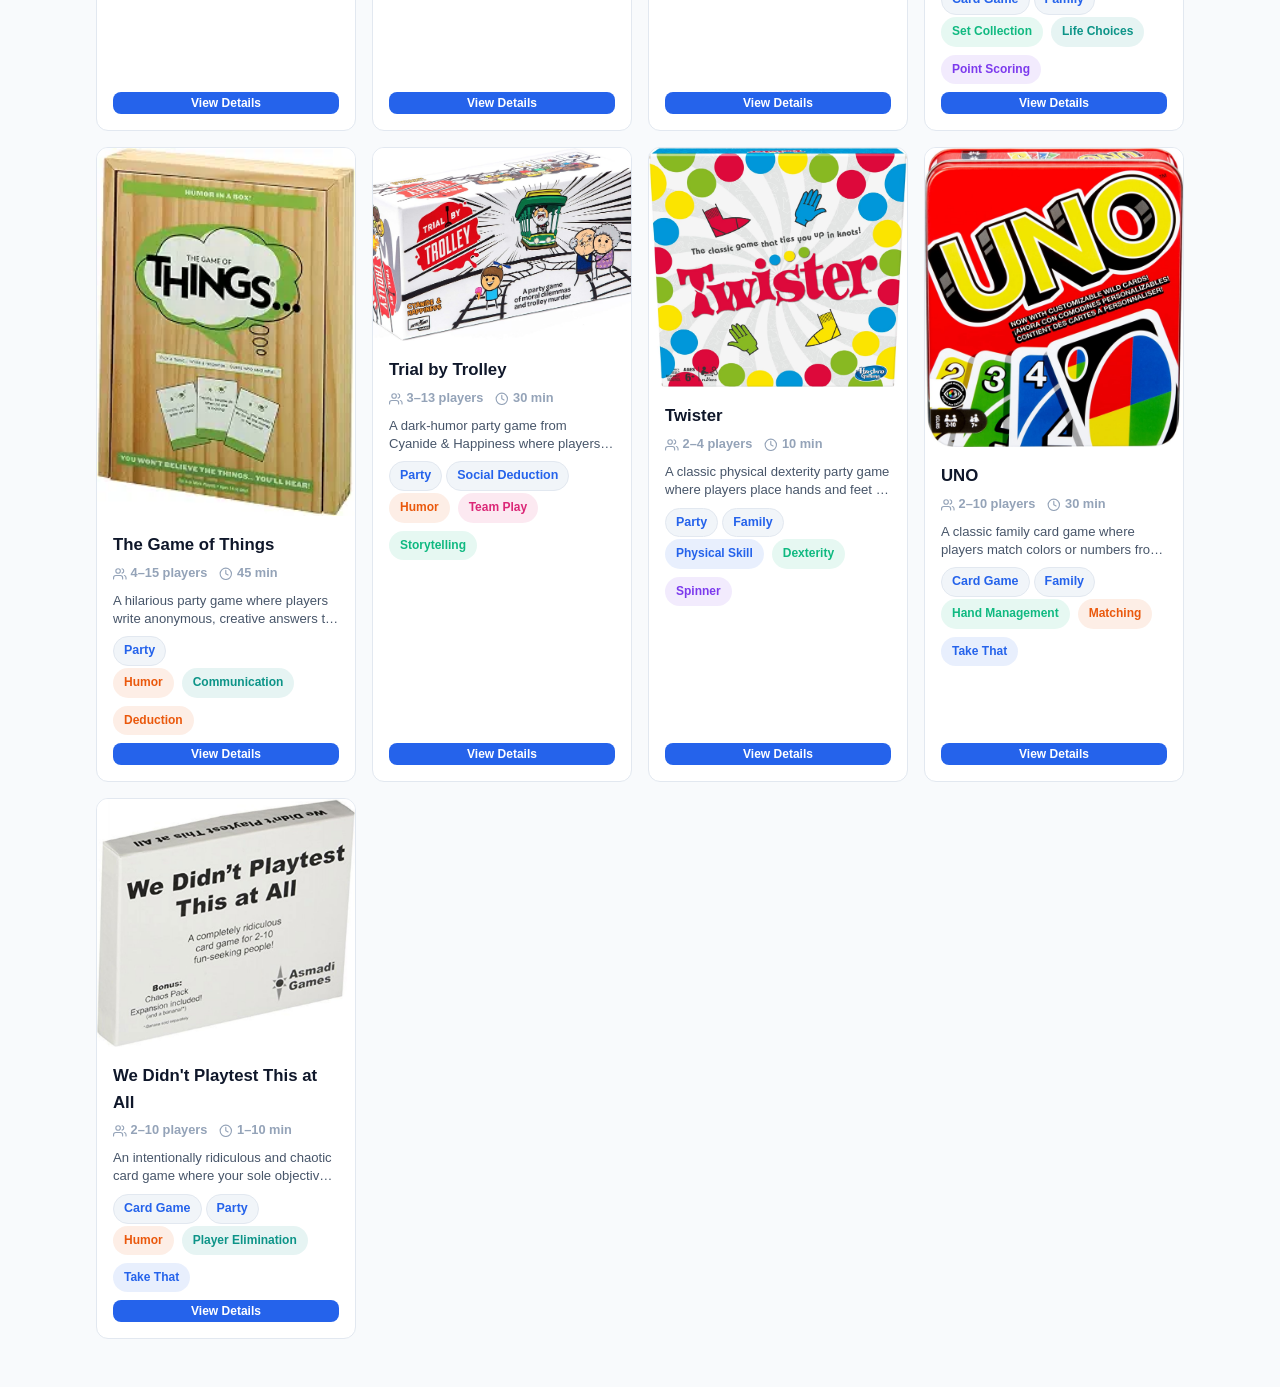
==== commit e7c72a48: "feat: add real-time search bar to Game Library" ====
--- a/tyler.moessing/games/index.html
+++ b/tyler.moessing/games/index.html
@@ -25,6 +25,10 @@
         </div>
 
         <div class="library-toolbar">
+            <div class="search-input-wrapper" style="position: relative; flex: 1; max-width: 320px; display: flex; align-items: center;">
+                <svg class="icon icon-stroke search-icon" viewBox="0 0 24 24" xmlns="http://www.w3.org/2000/svg" style="position: absolute; left: 12px; width: 1.1rem; height: 1.1rem; stroke: var(--text-muted); pointer-events: none;"><path d="m21 21-5.197-5.197m0 0A7.5 7.5 0 1 0 5.196 5.196a7.5 7.5 0 0 0 10.607 10.607Z" /></svg>
+                <input type="text" id="game-search-input" placeholder="Search games..." style="width: 100%; padding: 9px 12px 9px 38px; border: 1px solid var(--border-color); border-radius: var(--radius-md); background: var(--card-bg); color: var(--text-primary); font-size: 0.9rem; outline: none; transition: all 0.2s ease;">
+            </div>
             <span id="games-count" class="games-count"></span>
             <div class="toolbar-controls">
                 <div class="view-toggle" role="group" aria-label="View mode">
--- a/tyler.moessing/games/css/games.css
+++ b/tyler.moessing/games/css/games.css
@@ -1,4 +1,4 @@
-/* Board game library styles.
+/* Game library styles.
    Inherit the site's tokens, buttons, cards, and dark mode, then add the
    grid / cards / modal / picker layers on top. */
 @import "../../css/variables.css";
@@ -45,6 +45,10 @@
   margin-bottom: var(--spacing-xl);
 }
 .games-count { font-weight: 700; color: var(--text-secondary); }
+#game-search-input:focus {
+  border-color: var(--primary-blue) !important;
+  box-shadow: 0 0 0 3px rgba(37, 99, 235, 0.15) !important;
+}
 .toolbar-controls { display: flex; gap: var(--spacing-sm); align-items: center; flex-wrap: wrap; }
 .toolbar-controls label,
 .picker-match-controls label {
@@ -98,8 +102,28 @@
 }
 
 /* Card default styling for desc & categories */
-.game-card-desc { display: none; }
-.game-card-categories { display: none; }
+.game-card-desc {
+  display: -webkit-box;
+  -webkit-line-clamp: 2;
+  -webkit-box-orient: vertical;
+  overflow: hidden;
+  font-size: 0.82rem;
+  color: var(--text-secondary);
+  line-height: 1.4;
+  margin: 0;
+}
+.game-card-categories {
+  display: flex;
+  flex-wrap: wrap;
+  gap: var(--spacing-xs);
+}
+.game-card-categories .category-tag {
+  background: var(--bg-tertiary);
+  color: var(--primary-blue);
+  border: 1px solid var(--border-color);
+  font-weight: 700;
+  font-size: 0.78rem;
+}
 .game-card-main-info { display: flex; flex-direction: column; gap: var(--spacing-xs); }
 
 /* list view: one card per row, cover left, body right */
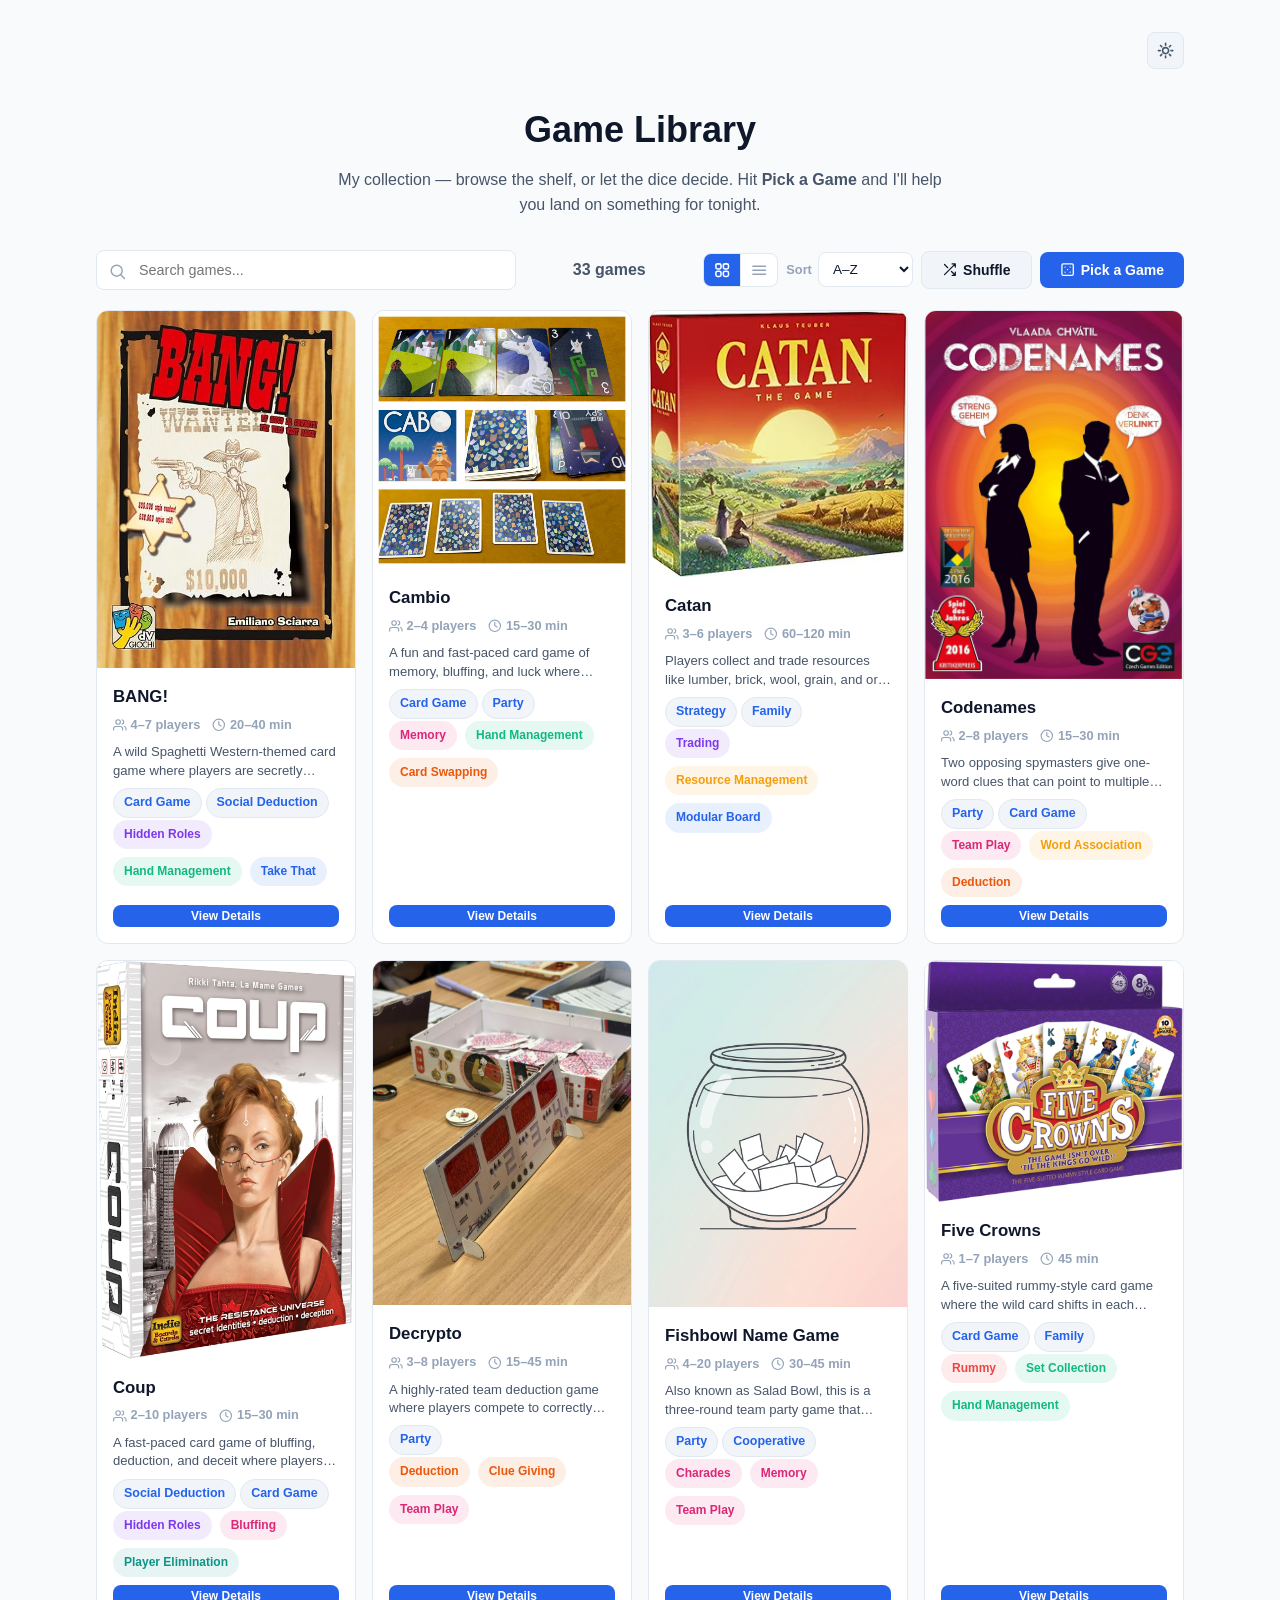
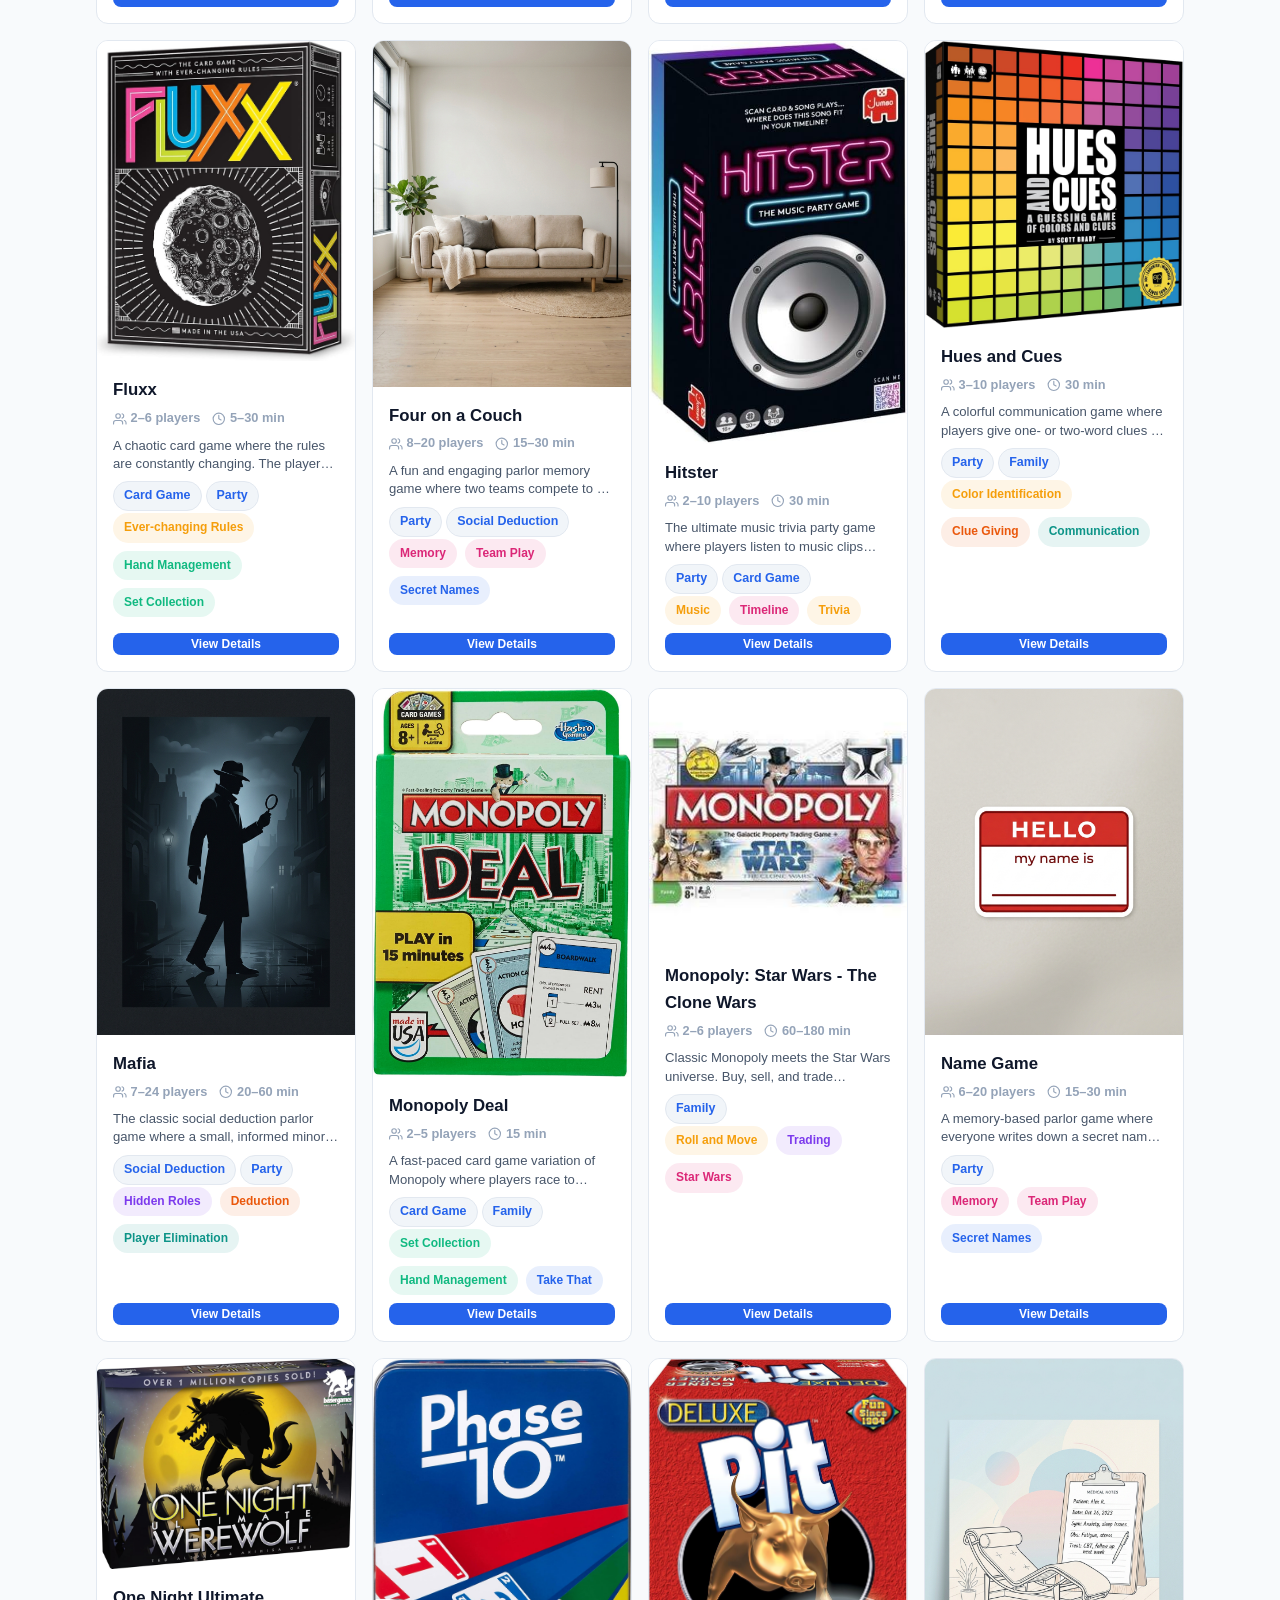
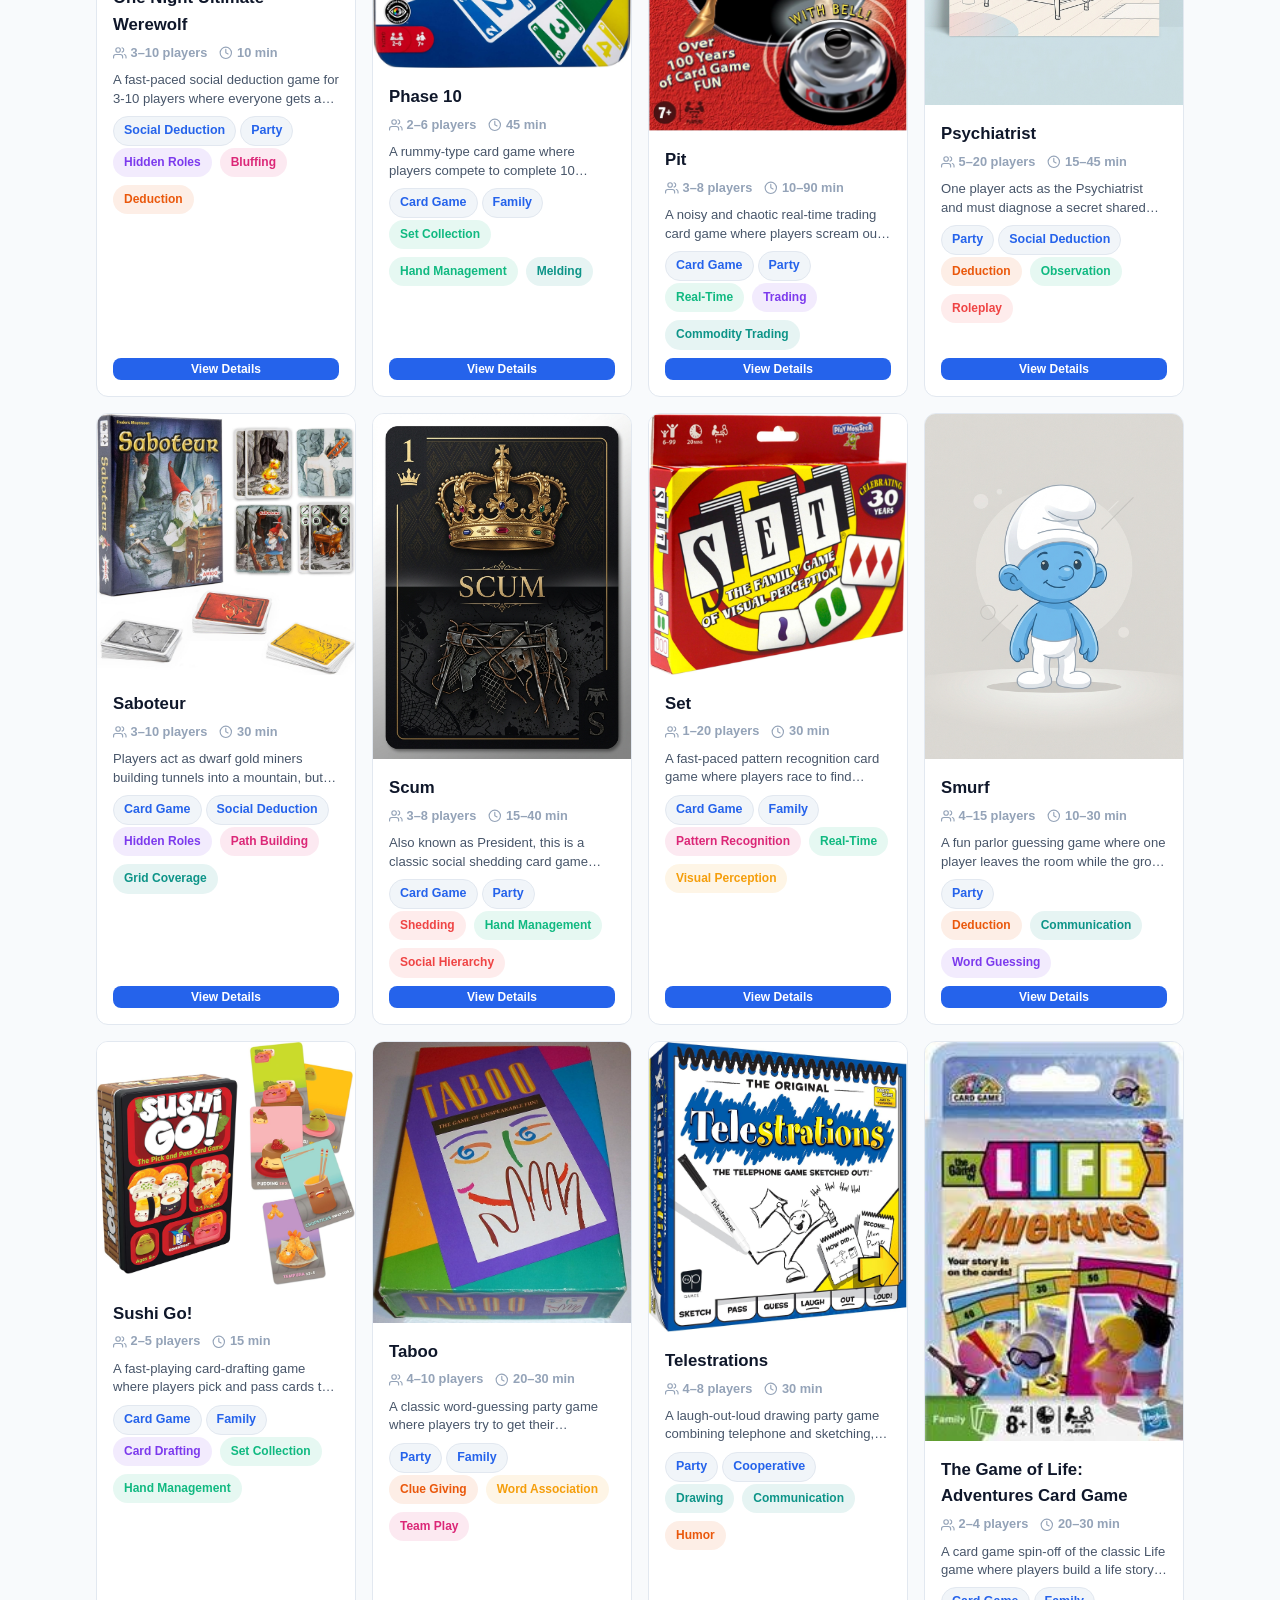
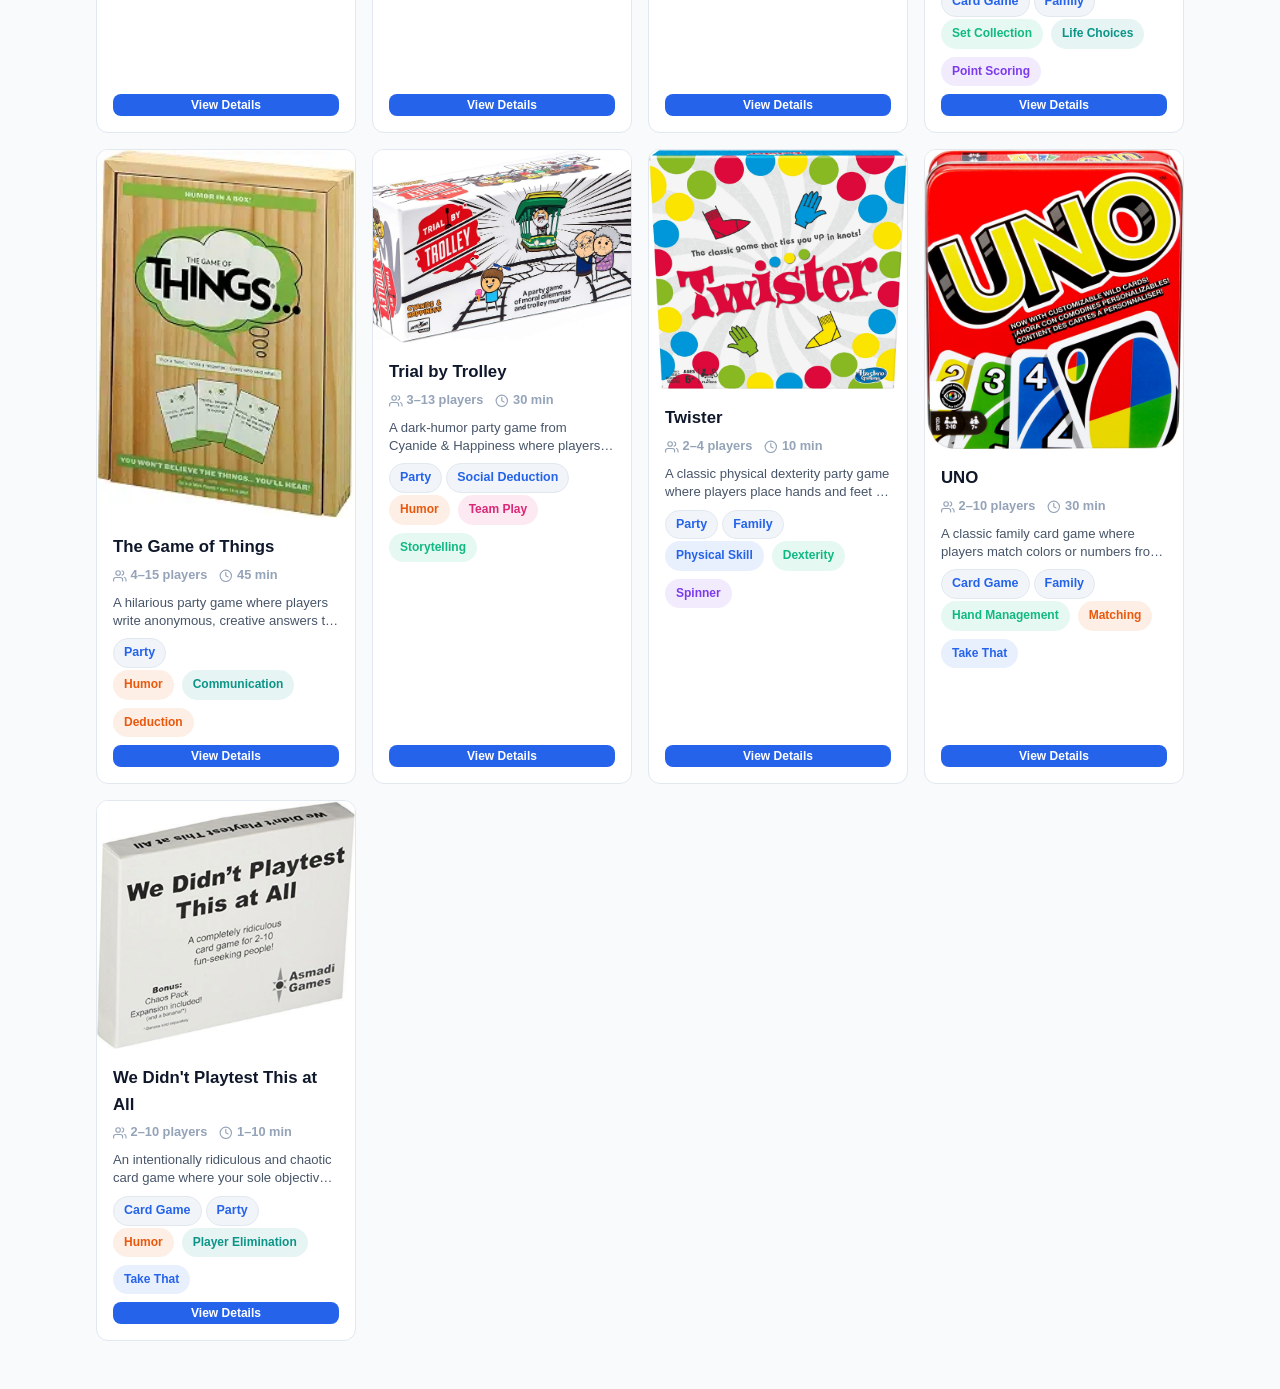
==== commit 9aa61cd0: "feat: implement interactive tag pill searching with autocomplete suggestions and keyboard navigation" ====
--- a/tyler.moessing/games/index.html
+++ b/tyler.moessing/games/index.html
@@ -25,9 +25,13 @@
         </div>
 
         <div class="library-toolbar">
-            <div class="search-input-wrapper" style="position: relative; flex: 1; max-width: 320px; display: flex; align-items: center;">
-                <svg class="icon icon-stroke search-icon" viewBox="0 0 24 24" xmlns="http://www.w3.org/2000/svg" style="position: absolute; left: 12px; width: 1.1rem; height: 1.1rem; stroke: var(--text-muted); pointer-events: none;"><path d="m21 21-5.197-5.197m0 0A7.5 7.5 0 1 0 5.196 5.196a7.5 7.5 0 0 0 10.607 10.607Z" /></svg>
-                <input type="text" id="game-search-input" placeholder="Search games..." style="width: 100%; padding: 9px 12px 9px 38px; border: 1px solid var(--border-color); border-radius: var(--radius-md); background: var(--card-bg); color: var(--text-primary); font-size: 0.9rem; outline: none; transition: all 0.2s ease;">
+            <div class="search-container-relative" style="position: relative; flex: 1; max-width: 420px; display: flex; flex-direction: column;">
+                <div class="game-search-box-container" id="game-search-box-container" style="position: relative; display: flex; flex-wrap: wrap; align-items: center; gap: 6px; padding: 6px 12px 6px 36px; border: 1px solid var(--border-color); border-radius: var(--radius-md); background: var(--card-bg); min-height: 40px; box-sizing: border-box; transition: all 0.2s ease; cursor: text;">
+                    <svg class="icon icon-stroke search-icon" viewBox="0 0 24 24" xmlns="http://www.w3.org/2000/svg" style="position: absolute; left: 12px; top: 12px; width: 1.1rem; height: 1.1rem; stroke: var(--text-muted); pointer-events: none;"><path d="m21 21-5.197-5.197m0 0A7.5 7.5 0 1 0 5.196 5.196a7.5 7.5 0 0 0 10.607 10.607Z" /></svg>
+                    <div id="game-search-tags" style="display: flex; flex-wrap: wrap; gap: 6px; align-items: center;"></div>
+                    <input type="text" id="game-search-input" placeholder="Search games..." style="flex: 1; min-width: 100px; border: none; background: transparent; color: var(--text-primary); font-size: 0.9rem; outline: none; padding: 2px 0; margin: 0;">
+                </div>
+                <div id="game-search-suggestions" style="display: none; position: absolute; top: 100%; left: 0; right: 0; background: var(--card-bg); border: 1px solid var(--border-color); border-radius: var(--radius-md); box-shadow: var(--shadow-lg); z-index: 1000; margin-top: 4px; max-height: 220px; overflow-y: auto; padding: 4px 0;"></div>
             </div>
             <span id="games-count" class="games-count"></span>
             <div class="toolbar-controls">
--- a/tyler.moessing/games/css/games.css
+++ b/tyler.moessing/games/css/games.css
@@ -45,9 +45,30 @@
   margin-bottom: var(--spacing-xl);
 }
 .games-count { font-weight: 700; color: var(--text-secondary); }
-#game-search-input:focus {
+.game-search-box-container:focus-within {
   border-color: var(--primary-blue) !important;
   box-shadow: 0 0 0 3px rgba(37, 99, 235, 0.15) !important;
+}
+.suggestion-item {
+  padding: 8px 14px;
+  font-size: 0.85rem;
+  color: var(--text-secondary);
+  cursor: pointer;
+  transition: background 0.15s ease, color 0.15s ease;
+  display: flex;
+  justify-content: space-between;
+  align-items: center;
+}
+.suggestion-item:hover, .suggestion-item.active {
+  background: var(--bg-tertiary);
+  color: var(--primary-blue);
+}
+.suggestion-type {
+  font-size: 0.7rem;
+  text-transform: uppercase;
+  letter-spacing: 0.05em;
+  color: var(--text-muted);
+  font-weight: 700;
 }
 .toolbar-controls { display: flex; gap: var(--spacing-sm); align-items: center; flex-wrap: wrap; }
 .toolbar-controls label,
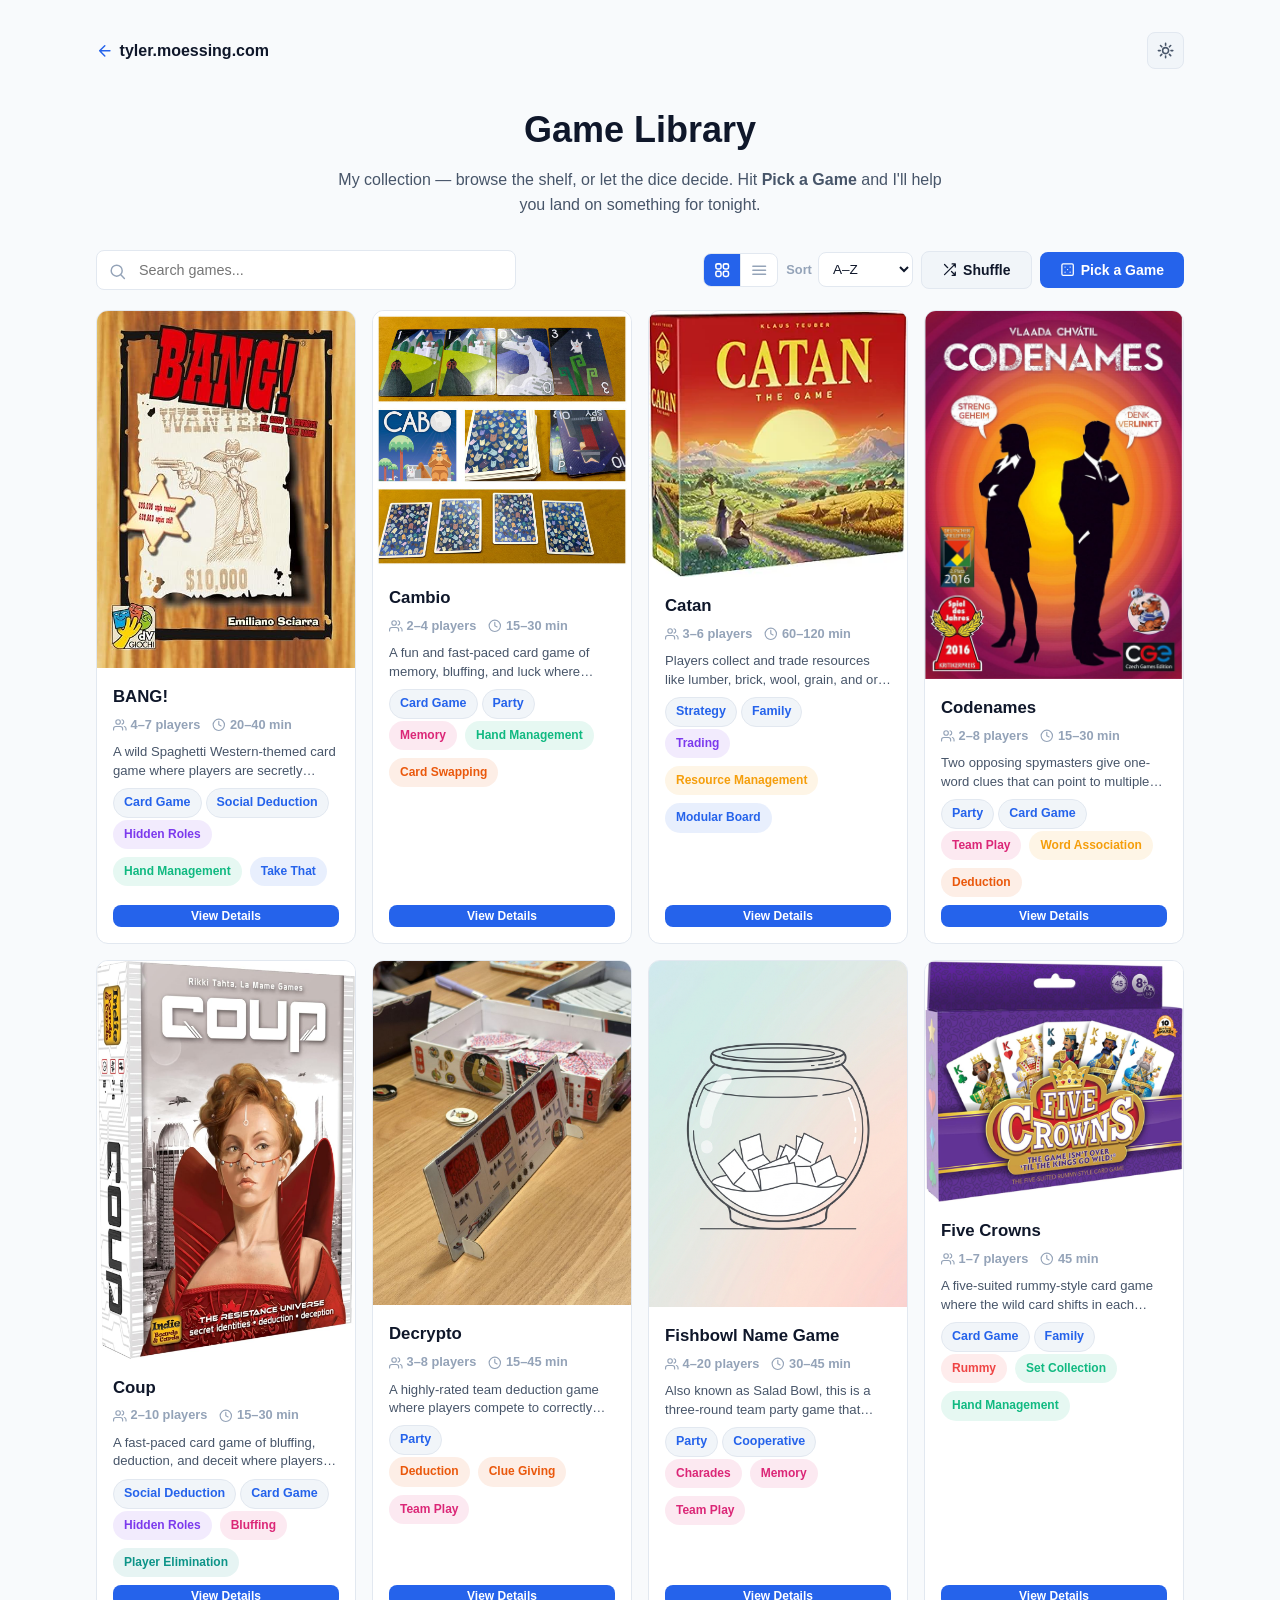
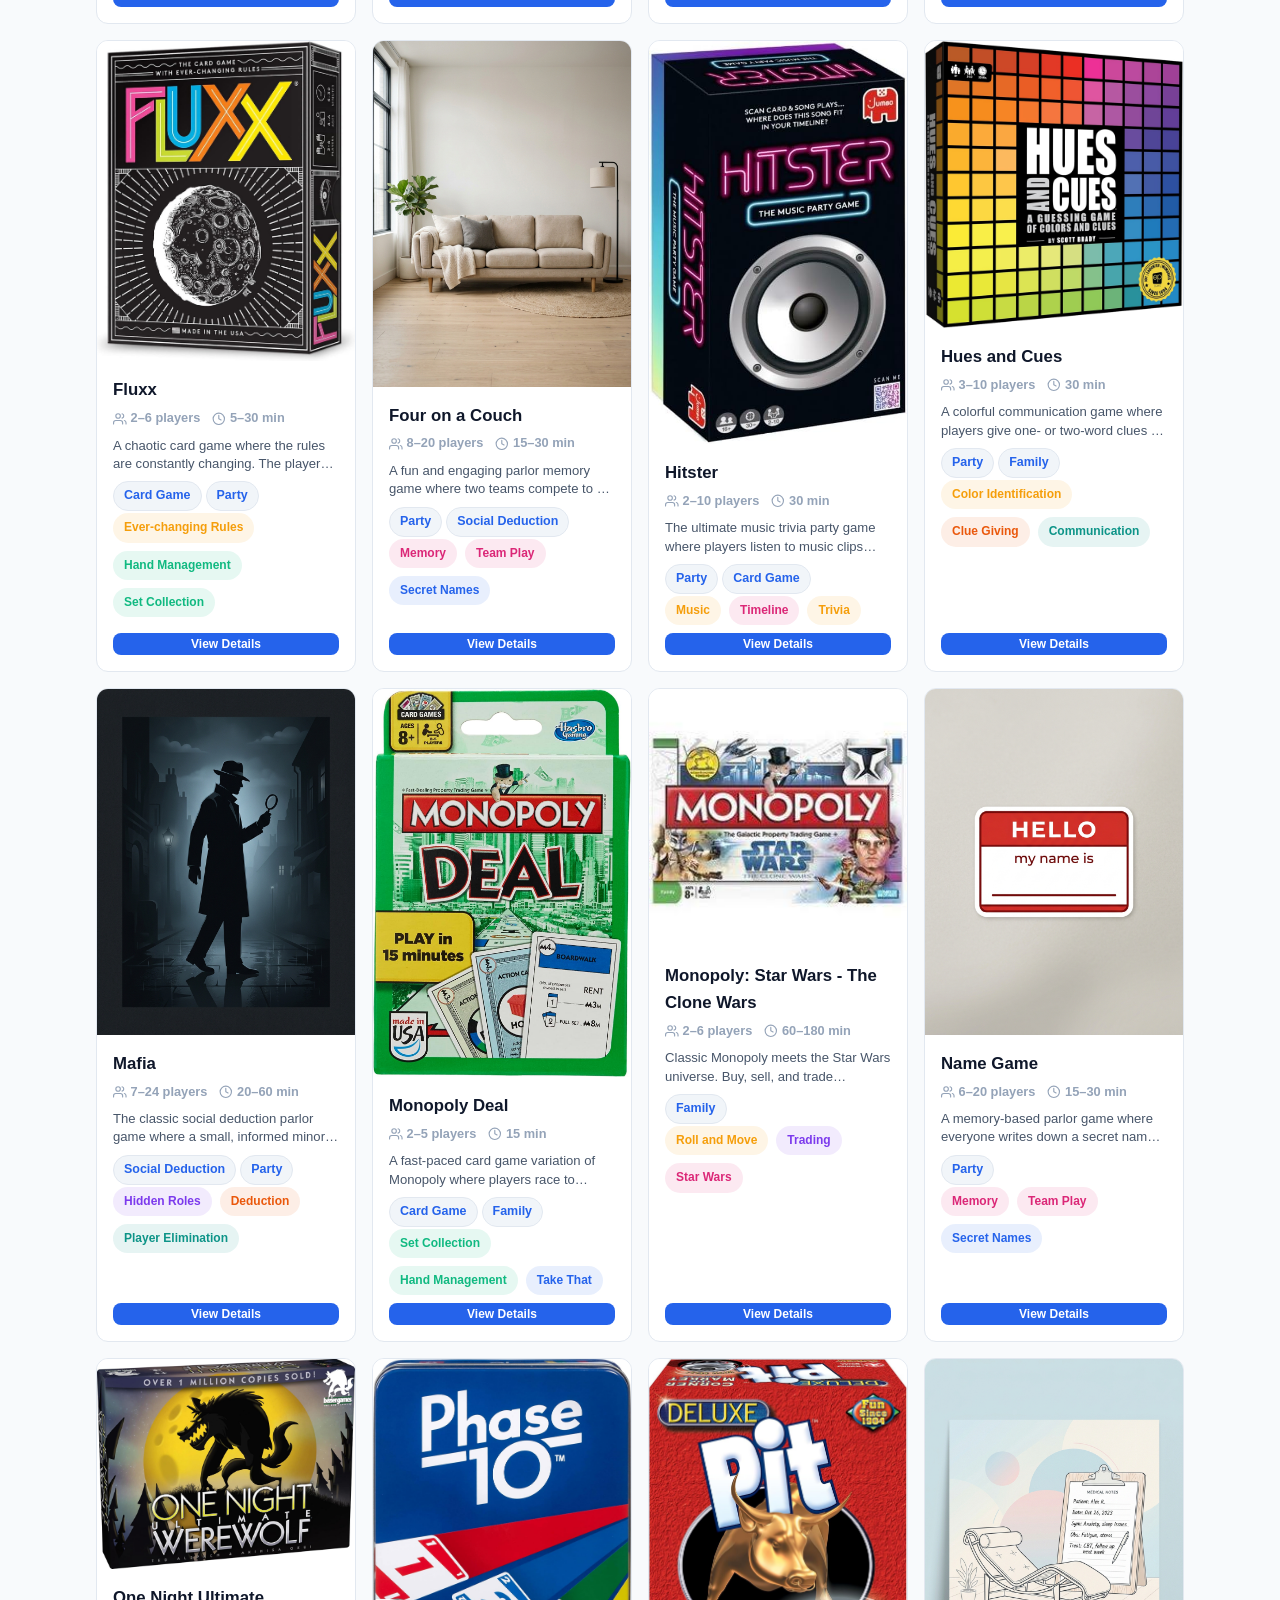
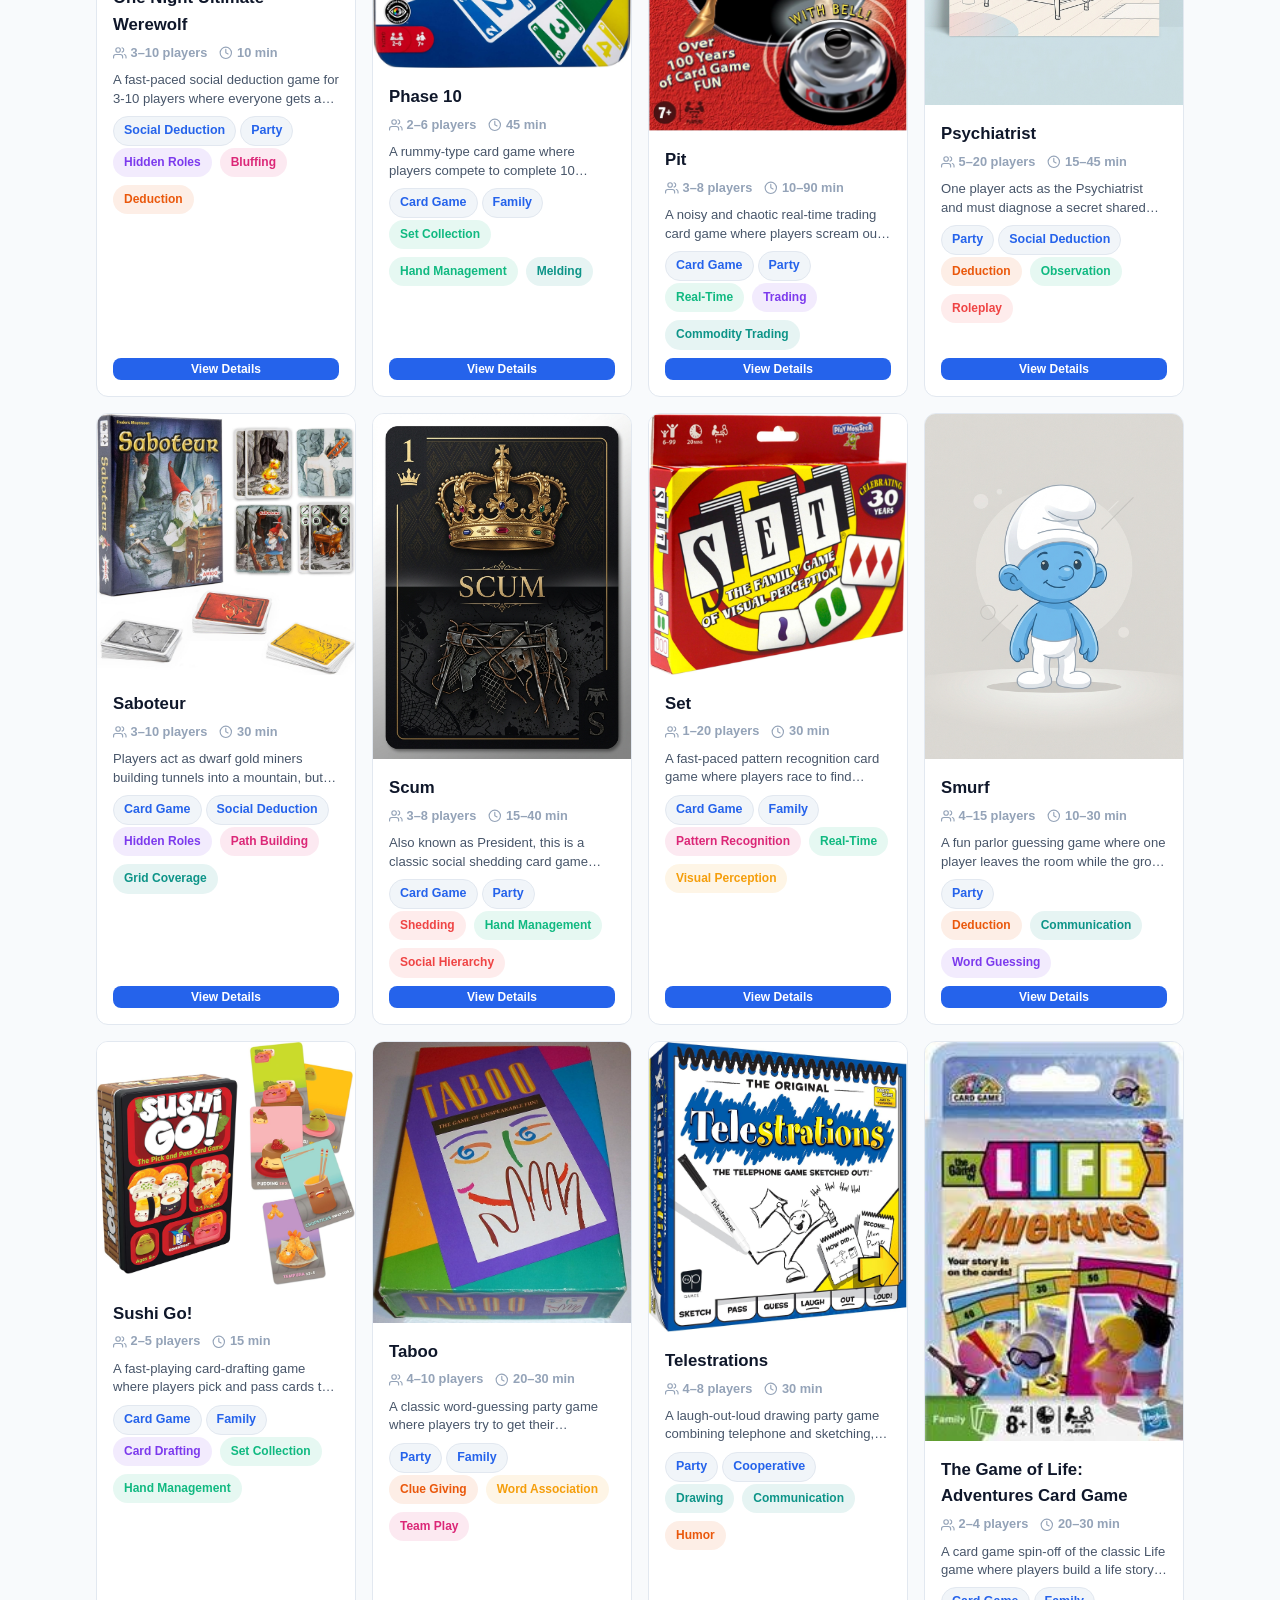
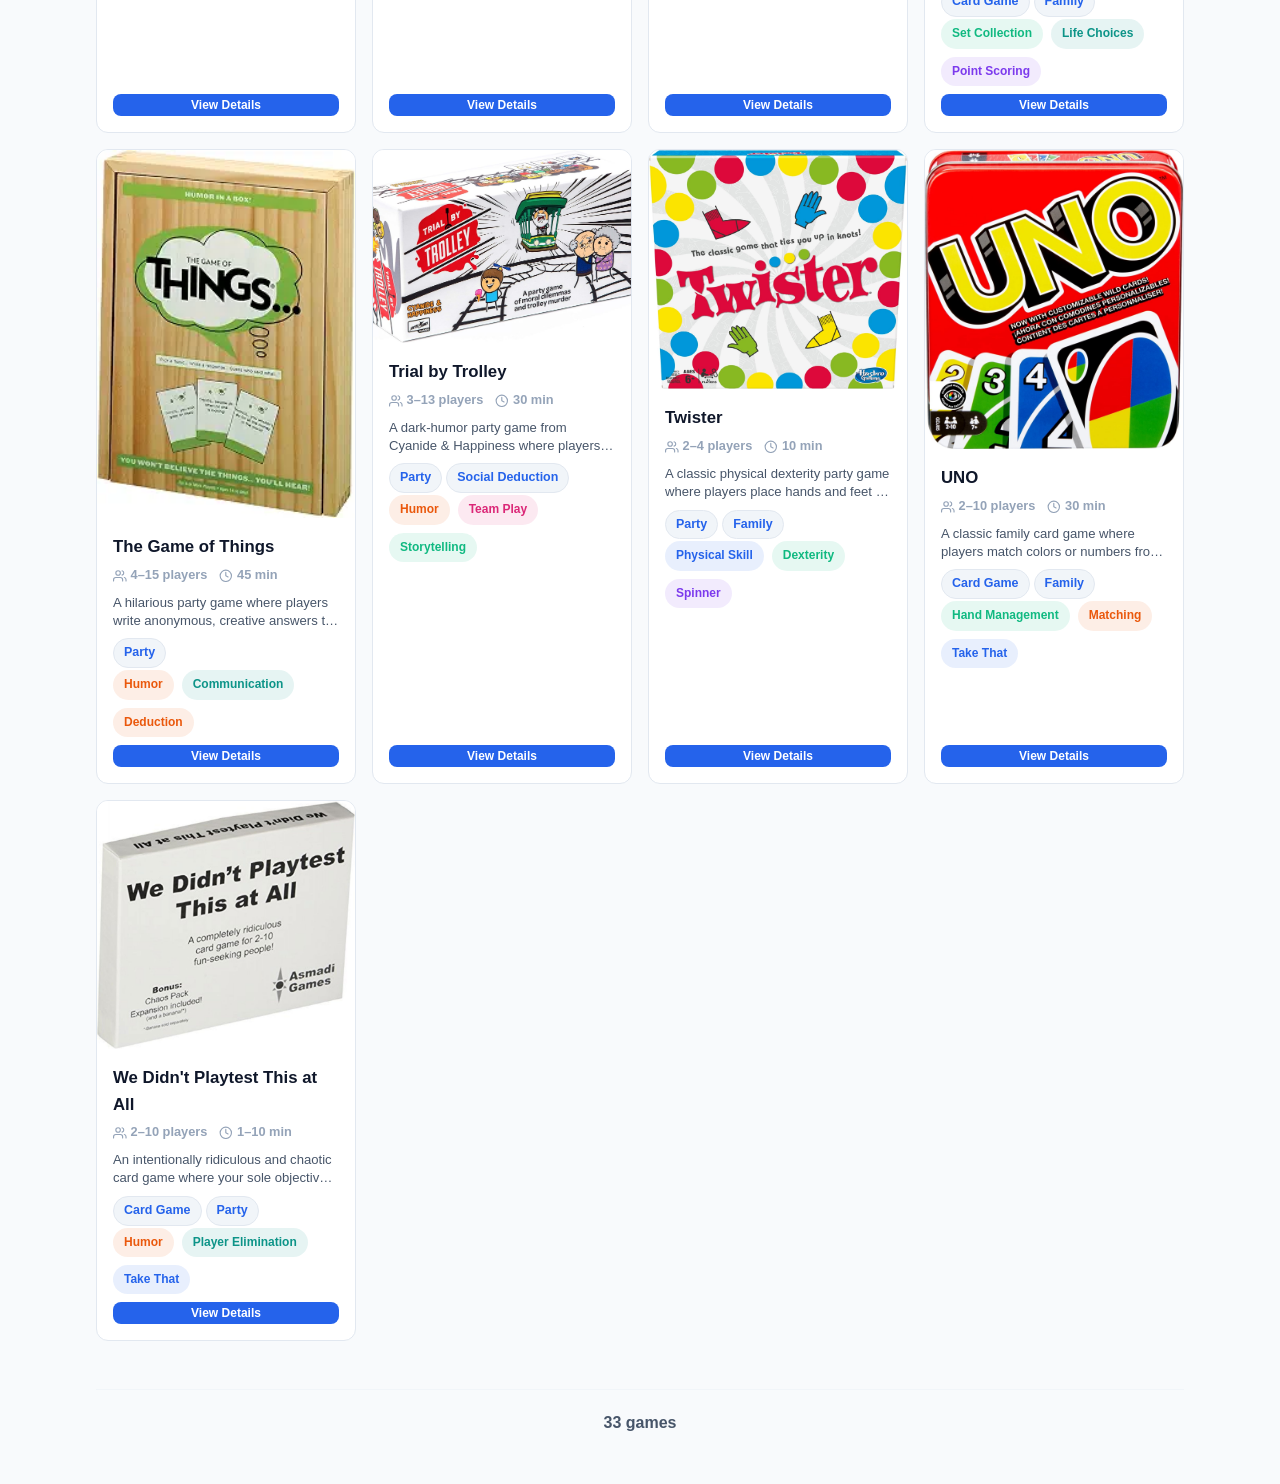
==== commit 456f25fd: "feat: show tyler.moessing.com link in header and move game count to footer" ====
--- a/tyler.moessing/games/index.html
+++ b/tyler.moessing/games/index.html
@@ -12,7 +12,11 @@
 
 <body>
     <div class="library-page">
-        <header class="library-header" style="justify-content: flex-end;">
+        <header class="library-header">
+            <a href="../" class="back-to-site" style="text-decoration: none; font-weight: 700; color: var(--text-primary); display: inline-flex; align-items: center; gap: 6px;">
+                <svg class="icon icon-stroke" viewBox="0 0 24 24" fill="none" stroke="currentColor" stroke-width="2.5" stroke-linecap="round" stroke-linejoin="round" style="width:1.1rem; height:1.1rem; stroke:var(--primary-blue);"><path d="M19 12H5M12 19l-7-7 7-7"/></svg>
+                tyler.moessing.com
+            </a>
             <button id="theme-toggle" class="theme-toggle-btn" aria-label="Toggle theme">
                 <svg class="sun-icon icon icon-stroke" viewBox="0 0 24 24" xmlns="http://www.w3.org/2000/svg"><path d="M12 3v2.25m6.364.386-1.591 1.591M21 12h-2.25m-.386 6.364-1.591-1.591M12 18.75V21m-4.773-4.227-1.591 1.591M5.25 12H3m4.227-4.773L5.636 5.636M15.75 12a3.75 3.75 0 1 1-7.5 0 3.75 3.75 0 0 1 7.5 0Z" /></svg>
                 <svg class="moon-icon icon icon-stroke" viewBox="0 0 24 24" xmlns="http://www.w3.org/2000/svg" style="display: none;"><path d="M21.752 15.002A9.718 9.718 0 0 1 18 15.75c-5.385 0-9.75-4.365-9.75-9.75 0-1.33.266-2.597.748-3.752A9.753 9.753 0 0 0 3 11.25C3 16.635 7.365 21 12.75 21a9.753 9.753 0 0 0 9.002-5.998Z" /></svg>
@@ -33,7 +37,6 @@
                 </div>
                 <div id="game-search-suggestions" style="display: none; position: absolute; top: 100%; left: 0; right: 0; background: var(--card-bg); border: 1px solid var(--border-color); border-radius: var(--radius-md); box-shadow: var(--shadow-lg); z-index: 1000; margin-top: 4px; max-height: 220px; overflow-y: auto; padding: 4px 0;"></div>
             </div>
-            <span id="games-count" class="games-count"></span>
             <div class="toolbar-controls">
                 <div class="view-toggle" role="group" aria-label="View mode">
                     <button type="button" id="view-grid" class="view-btn active" aria-label="Grid view" title="Grid view" aria-pressed="true">
@@ -62,6 +65,10 @@
         </div>
 
         <div id="games-grid" class="games-grid"></div>
+
+        <footer class="library-footer-count" style="margin-top: var(--spacing-3xl); text-align: center; border-top: 1px solid var(--border-color-light); padding-top: var(--spacing-xl);">
+            <span id="games-count" class="games-count" style="font-size: 1rem; font-weight: 700; color: var(--text-secondary);"></span>
+        </footer>
     </div>
 </body>
 
